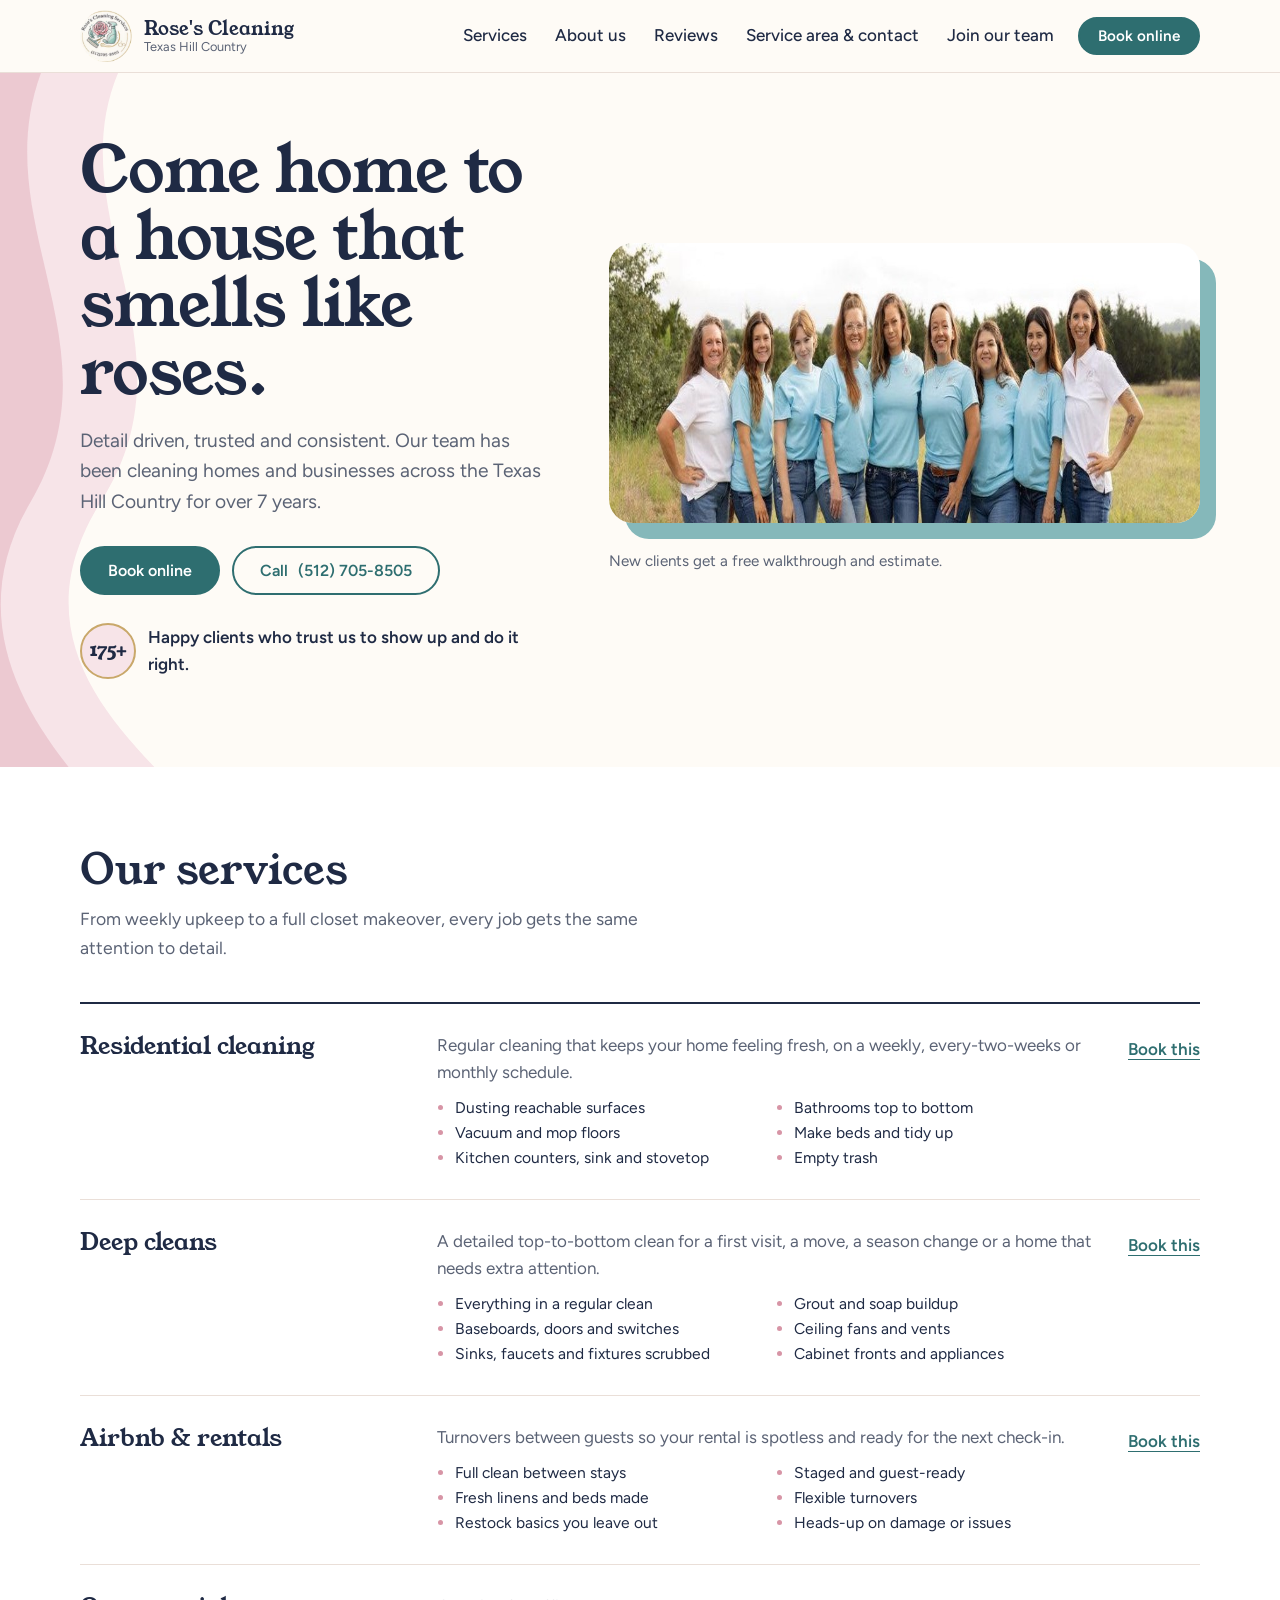
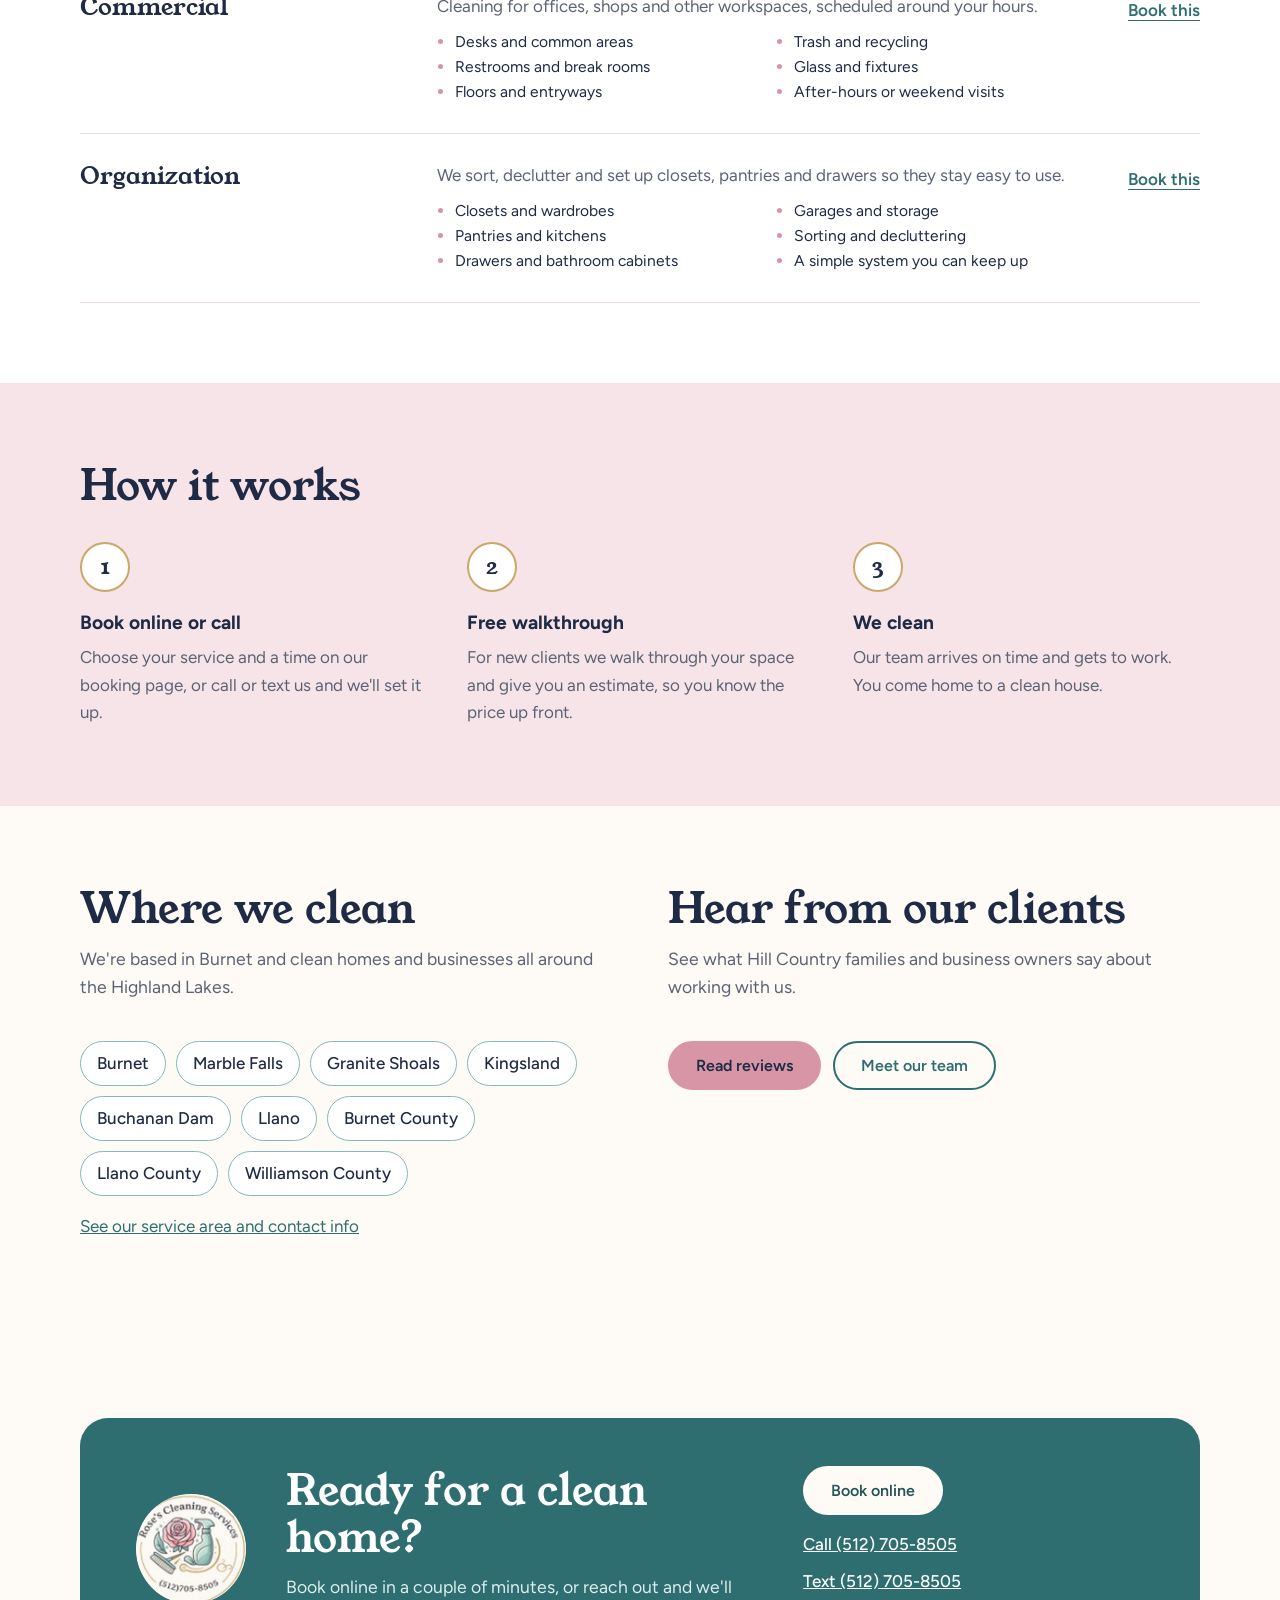
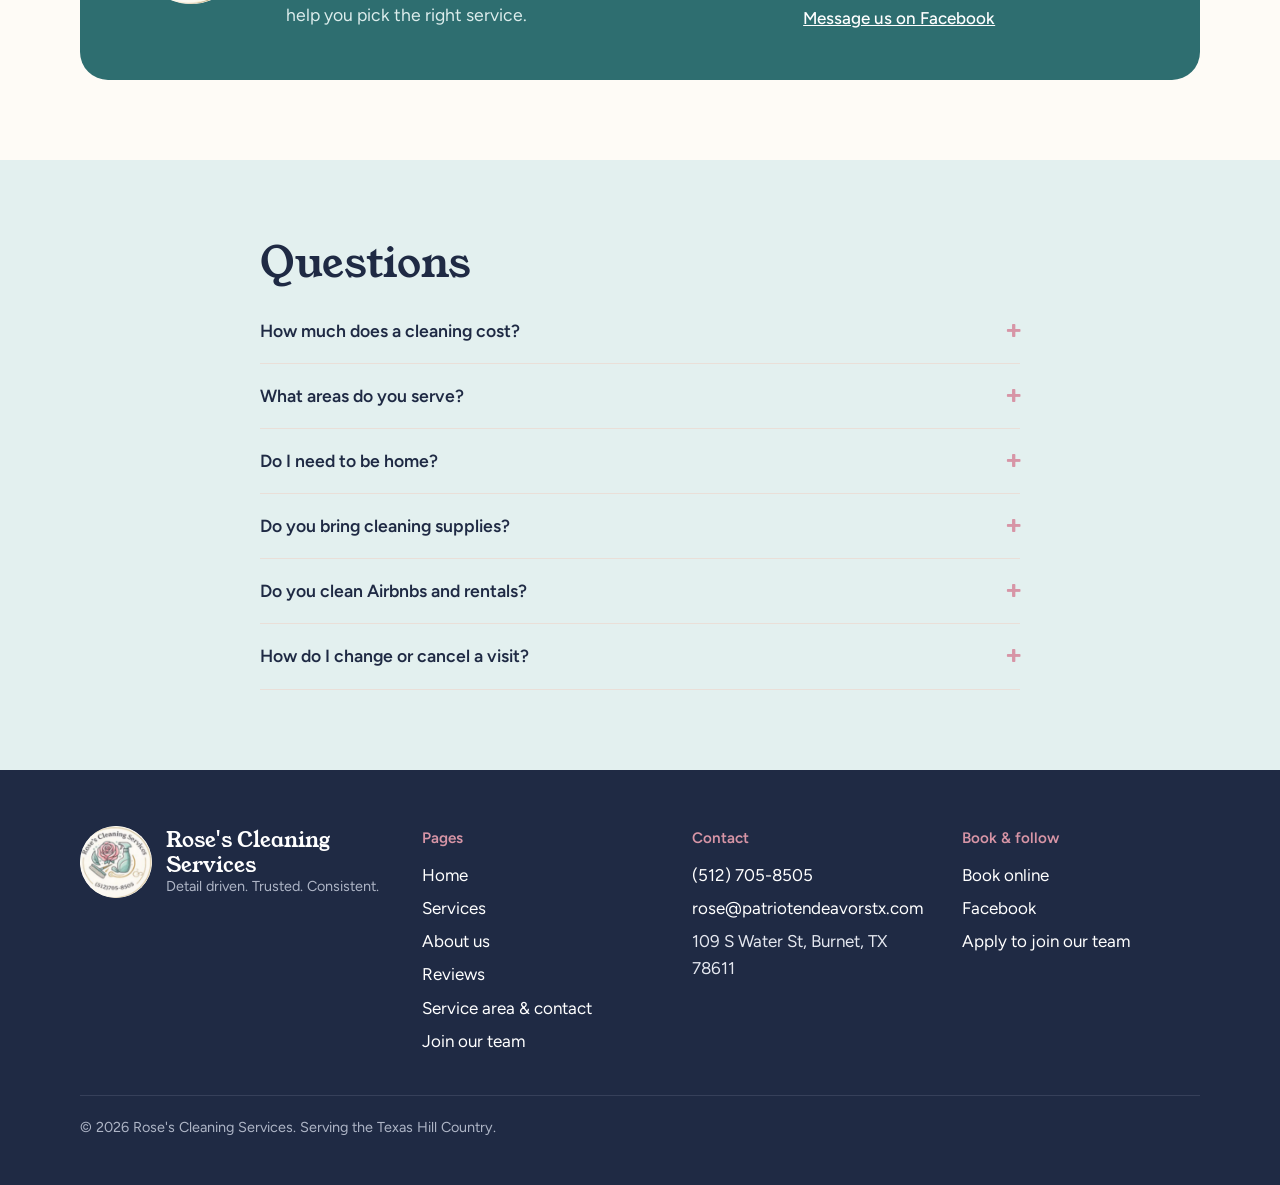
==== index.html @ 95f4df77 "Brand colors and logo, add About, Reviews, Contact and Careers pages - Teal, rose pink and cream pal" ====
<!doctype html>
<html lang="en">
<head>
  <meta charset="utf-8">
  <meta name="viewport" content="width=device-width, initial-scale=1">
  <title>Rose's Cleaning Services | Burnet & the Texas Hill Country</title>
  <meta name="description" content="Residential, deep cleans, Airbnb, commercial and organization across Burnet, Marble Falls, Llano and the Texas Hill Country. Book online or call (512) 705-8505.">
  <link rel="preconnect" href="https://fonts.googleapis.com">
  <link rel="preconnect" href="https://fonts.gstatic.com" crossorigin>
  <link href="https://fonts.googleapis.com/css2?family=Young+Serif&family=Figtree:wght@400;500;600;700&display=swap" rel="stylesheet">
  <link rel="stylesheet" href="styles.css">
  <link rel="icon" href="images/logo.png">
</head>
<body>
  <a class="skip" href="#main">Skip to content</a>
  <div id="site-header"></div>

  <main id="main">
    <section class="hero">
      <svg class="swoosh swoosh-left" viewBox="0 0 520 760" aria-hidden="true">
        <path d="M0 0 H260 C150 160 330 300 220 470 C140 600 230 690 300 760 H0 Z" fill="var(--pink-soft)"/>
        <path d="M0 0 H180 C80 170 250 300 150 470 C80 590 150 690 210 760 H0 Z" fill="var(--pink)" opacity=".35"/>
      </svg>
      <div class="wrap hero-grid">
        <div>
          <h1>Come home to a house that smells like roses.</h1>
          <p class="lede">Detail driven, trusted and consistent. Our team has been cleaning homes and businesses across the Texas Hill Country for over 7 years.</p>
          <div class="btn-row">
            <a class="btn" data-config="bookingLink">Book online</a>
            <a class="btn btn-outline" data-config="phoneLink">Call&nbsp;<span data-config="phone"></span></a>
          </div>
          <p class="proof"><span class="proof-badge">175+</span>Happy clients who trust us to show up and do it right.</p>
        </div>
        <figure class="hero-photo">
          <img src="images/team.jpg" alt="The Rose's Cleaning team standing together in a Hill Country field, wearing light blue team shirts." width="936" height="280">
          <figcaption>New clients get a free walkthrough and estimate.</figcaption>
        </figure>
      </div>
    </section>

    <section id="services" class="band-white">
      <div class="wrap">
        <h2 class="section-title">Our services</h2>
        <p class="section-intro">From weekly upkeep to a full closet makeover, every job gets the same attention to detail.</p>
        <div class="service-list" id="serviceList"></div>
      </div>
    </section>

    <section class="band-pink">
      <div class="wrap">
        <h2 class="section-title">How it works</h2>
        <ol class="steps">
          <li>
            <h3>Book online or call</h3>
            <p>Choose your service and a time on our booking page, or call or text us and we'll set it up.</p>
          </li>
          <li>
            <h3>Free walkthrough</h3>
            <p>For new clients we walk through your space and give you an estimate, so you know the price up front.</p>
          </li>
          <li>
            <h3>We clean</h3>
            <p>Our team arrives on time and gets to work. You come home to a clean house.</p>
          </li>
        </ol>
      </div>
    </section>

    <section>
      <div class="wrap split">
        <div>
          <h2 class="section-title">Where we clean</h2>
          <p class="section-intro">We're based in Burnet and clean homes and businesses all around the Highland Lakes.</p>
          <ul class="towns" data-towns></ul>
          <p><a href="contact.html">See our service area and contact info</a></p>
        </div>
        <div>
          <h2 class="section-title">Hear from our clients</h2>
          <p class="section-intro">See what Hill Country families and business owners say about working with us.</p>
          <div class="btn-row">
            <a class="btn btn-pink" href="reviews.html">Read reviews</a>
            <a class="btn btn-outline" href="about.html">Meet our team</a>
          </div>
        </div>
      </div>
    </section>

    <section class="book">
      <div class="wrap book-panel">
        <img src="images/logo.png" alt="">
        <div>
          <h2 class="section-title">Ready for a clean home?</h2>
          <p>Book online in a couple of minutes, or reach out and we'll help you pick the right service.</p>
        </div>
        <div class="book-actions">
          <a class="btn" data-config="bookingLink">Book online</a>
          <a data-config="phoneLink">Call <span data-config="phone"></span></a>
          <a data-config="textLink">Text <span data-config="phone"></span></a>
          <a data-config="facebookLink">Message us on Facebook</a>
        </div>
      </div>
    </section>

    <section id="faq" class="band-teal">
      <div class="narrow">
        <h2 class="section-title">Questions</h2>
        <details>
          <summary>How much does a cleaning cost?</summary>
          <p>It depends on your space and the service. New clients get a free walkthrough and estimate, so you'll know the price before we start.</p>
        </details>
        <details>
          <summary>What areas do you serve?</summary>
          <p>Burnet, Marble Falls, Granite Shoals, Kingsland, Buchanan Dam, Llano and the rest of Burnet, Llano and Williamson counties. Not sure if you're in our area? Call or text us.</p>
        </details>
        <details>
          <summary>Do I need to be home?</summary>
          <p>No. Many clients leave a key or a door code. Just let us know when you book.</p>
        </details>
        <details>
          <summary>Do you bring cleaning supplies?</summary>
          <p>Yes, we bring what we need. If you'd like us to use your own products, tell us when you book.</p>
        </details>
        <details>
          <summary>Do you clean Airbnbs and rentals?</summary>
          <p>Yes. We handle turnovers between guests so your place is ready for the next check-in.</p>
        </details>
        <details>
          <summary>How do I change or cancel a visit?</summary>
          <p>Call or text us as early as you can and we'll move your visit.</p>
        </details>
      </div>
    </section>
  </main>

  <div id="site-footer"></div>
  <script src="script.js"></script>
</body>
</html>
---- styles.css ----
/* Rose's Cleaning: colors taken from their logo and graphics */
:root {
  --cream: #FEFBF6;
  --paper: #FFFFFF;
  --teal: #85B8BA;        /* "Now hiring" teal, decorative */
  --teal-soft: #E3F0EF;
  --teal-deep: #2E6E70;   /* buttons and links (readable on white) */
  --teal-dark: #235759;
  --pink: #D795A6;        /* rose pink */
  --pink-soft: #F7E4E8;
  --gold: #C9A86A;        /* logo ring */
  --ink: #1F2A44;         /* navy text from their graphics */
  --muted: #5B6375;
  --line: #EADFD8;
  --display: "Young Serif", Georgia, serif;
  --body: "Figtree", system-ui, sans-serif;
}

*, *::before, *::after { box-sizing: border-box; }
html { scroll-behavior: smooth; }
@media (prefers-reduced-motion: reduce) { html { scroll-behavior: auto; } }

body {
  margin: 0;
  font-family: var(--body);
  font-size: 1.0625rem;
  line-height: 1.6;
  color: var(--ink);
  background: var(--cream);
}
img { display: block; max-width: 100%; }
a { color: var(--teal-deep); }
:focus-visible { outline: 3px solid var(--pink); outline-offset: 3px; }

.wrap { width: min(1120px, 100% - 32px); margin-inline: auto; }
.narrow { width: min(760px, 100% - 32px); margin-inline: auto; }

.skip { position: absolute; left: -999px; top: 8px; background: var(--ink); color: #fff; padding: 8px 14px; border-radius: 8px; z-index: 20; }
.skip:focus { left: 8px; }

/* ---------- Header ---------- */
.site-header {
  position: sticky; top: 0; z-index: 10;
  background: rgba(254,251,246,.95);
  backdrop-filter: blur(8px);
  border-bottom: 1px solid var(--line);
}
.header-inner { display: flex; align-items: center; justify-content: space-between; gap: 16px; padding: 10px 0; }
.brand { display: flex; align-items: center; gap: 12px; text-decoration: none; color: var(--ink); }
.brand img { width: 52px; height: 52px; }
.brand span { font-family: var(--display); font-size: 1.2rem; line-height: 1.1; }
.brand small { display: block; font-family: var(--body); font-size: .8rem; color: var(--muted); }

.main-nav { display: flex; align-items: center; gap: 4px; }
.main-nav a:not(.btn) { color: var(--ink); text-decoration: none; font-weight: 500; padding: 8px 12px; border-radius: 999px; }
.main-nav a:not(.btn):hover { background: var(--pink-soft); }
.main-nav a[aria-current="page"] { background: var(--teal-soft); color: var(--teal-dark); }
.main-nav .btn { margin-left: 8px; }

.menu-toggle { display: none; background: none; border: 1.5px solid var(--line); border-radius: 10px; padding: 8px 12px; font: 600 .95rem var(--body); color: var(--ink); cursor: pointer; }

@media (max-width: 900px) {
  .menu-toggle { display: block; }
  .main-nav {
    display: none;
    position: absolute; left: 0; right: 0; top: 100%;
    flex-direction: column; align-items: stretch; gap: 2px;
    background: var(--cream); border-bottom: 1px solid var(--line);
    padding: 12px 16px 20px;
  }
  .main-nav.open { display: flex; }
  .main-nav .btn { margin: 10px 0 0; }
}

/* ---------- Buttons ---------- */
.btn {
  display: inline-flex; align-items: center; justify-content: center; gap: 6px;
  font: 600 1rem var(--body);
  background: var(--teal-deep); color: #fff;
  border: 2px solid var(--teal-deep); border-radius: 999px;
  padding: 13px 26px; cursor: pointer; text-decoration: none;
  transition: background .15s, border-color .15s;
}
.btn:hover { background: var(--teal-dark); border-color: var(--teal-dark); }
.btn-small { padding: 8px 18px; font-size: .95rem; }
.btn-outline { background: transparent; color: var(--teal-deep); }
.btn-outline:hover { background: var(--teal-soft); color: var(--teal-dark); }
.btn-pink { background: var(--pink); border-color: var(--pink); color: var(--ink); }
.btn-pink:hover { background: #CB8396; border-color: #CB8396; }
.btn-row { display: flex; flex-wrap: wrap; gap: 12px; }

/* ---------- Hero (home) ---------- */
.hero { position: relative; overflow: hidden; padding: 64px 0 88px; }
.swoosh { position: absolute; pointer-events: none; z-index: 0; }
.swoosh-left { left: -120px; top: -40px; width: 520px; height: 760px; }
.hero-grid { position: relative; z-index: 1; display: grid; grid-template-columns: 1fr 1.25fr; gap: 56px; align-items: center; }
.hero h1, .page-hero h1 {
  font-family: var(--display); font-weight: 400;
  font-size: clamp(2.4rem, 5.2vw, 4rem);
  line-height: 1.05; letter-spacing: -.01em;
  margin: 0 0 20px; color: var(--ink);
}
.hero h1 { max-width: 13ch; }
.lede { font-size: 1.2rem; color: var(--muted); max-width: 44ch; margin: 0 0 28px; }
.proof { margin: 28px 0 0; display: flex; align-items: center; gap: 12px; font-weight: 600; }
.proof-badge {
  flex: none; display: grid; place-items: center;
  width: 56px; height: 56px; border-radius: 50%;
  background: var(--pink-soft); border: 2px solid var(--gold);
  font-family: var(--display); font-size: 1.05rem; color: var(--ink);
}
.hero-photo { position: relative; }
.hero-photo { margin: 0; }
.hero-photo img { border-radius: 24px; width: 100%; box-shadow: 16px 16px 0 var(--teal); }

.hero-photo figcaption { margin-top: 26px; font-size: .95rem; color: var(--muted); }
@media (max-width: 860px) {
  .hero { padding: 40px 0 64px; }
  .hero-grid { grid-template-columns: 1fr; gap: 40px; }
  .swoosh-left { width: 360px; left: -180px; }
}

/* ---------- Inner page hero ---------- */
.page-hero { position: relative; overflow: hidden; padding: 64px 0 48px; }
.page-hero .wrap, .page-hero .narrow { position: relative; z-index: 1; }
.page-hero h1 { font-size: clamp(2.2rem, 4.6vw, 3.4rem); max-width: 18ch; }
.page-hero p { font-size: 1.2rem; color: var(--muted); max-width: 52ch; margin: 0; }
.page-hero .swoosh-left { height: 520px; top: -120px; }

/* ---------- Sections ---------- */
section { padding: 80px 0; }
.band-pink { background: var(--pink-soft); }
.band-teal { background: var(--teal-soft); }
.band-white { background: var(--paper); }
.section-title {
  font-family: var(--display); font-weight: 400;
  font-size: clamp(1.9rem, 3.6vw, 2.6rem);
  line-height: 1.12; margin: 0 0 12px; color: var(--ink);
}
.section-intro { color: var(--muted); max-width: 56ch; margin: 0 0 40px; font-size: 1.1rem; }
.section-head { display: flex; justify-content: space-between; align-items: end; gap: 24px; flex-wrap: wrap; margin-bottom: 36px; }
.section-head .section-intro { margin: 0; }

/* Services list */
.service-list { border-top: 2px solid var(--ink); }
.service {
  display: grid; grid-template-columns: minmax(200px, 1fr) 2fr auto;
  gap: 24px; align-items: start; padding: 28px 0;
  border-bottom: 1px solid var(--line);
}
.service h3 { font-family: var(--display); font-weight: 400; font-size: 1.5rem; margin: 0; line-height: 1.2; }
.service p { margin: 0 0 10px; color: var(--muted); max-width: 60ch; }
.service ul { margin: 0; padding-left: 18px; font-size: .975rem; columns: 2; column-gap: 28px; }
.service li::marker { color: var(--pink); }
.book-this { white-space: nowrap; font-weight: 600; color: var(--teal-deep); text-underline-offset: 4px; padding: 4px 0; }
@media (max-width: 760px) {
  .service { grid-template-columns: 1fr; gap: 10px; }
  .service ul { columns: 1; }
}

/* Steps: a real sequence */
.steps { list-style: none; padding: 0; margin: 32px 0 0; display: grid; grid-template-columns: repeat(3, 1fr); gap: 40px; counter-reset: step; }
.steps li { counter-increment: step; position: relative; padding-top: 66px; }
.steps li::before {
  content: counter(step); position: absolute; top: 0; left: 0;
  width: 50px; height: 50px; border-radius: 50%;
  display: grid; place-items: center;
  background: var(--paper); border: 2px solid var(--gold); color: var(--ink);
  font-family: var(--display); font-size: 1.4rem;
}
.steps h3 { margin: 0 0 6px; font-size: 1.2rem; }
.steps p { margin: 0; color: var(--muted); }
@media (max-width: 760px) { .steps { grid-template-columns: 1fr; gap: 28px; } }

/* Towns */
.towns { list-style: none; padding: 0; margin: 0; display: flex; flex-wrap: wrap; gap: 10px; }
.towns li { background: var(--paper); border: 1.5px solid var(--teal); border-radius: 999px; padding: 8px 16px; font-weight: 500; }

/* Area split (home + contact) */
.split { display: grid; grid-template-columns: 1fr 1fr; gap: 56px; align-items: start; }
.map { width: 100%; aspect-ratio: 4 / 3; border: 0; border-radius: 22px; background: var(--teal-soft); }
@media (max-width: 860px) { .split { grid-template-columns: 1fr; gap: 32px; } }

/* Reviews */
.review-grid { display: grid; grid-template-columns: repeat(auto-fill, minmax(300px, 1fr)); gap: 24px; }
.review { margin: 0; background: var(--paper); border-radius: 22px; padding: 28px; border-top: 6px solid var(--pink); }
.review .stars { color: var(--gold); letter-spacing: 2px; font-size: 1.1rem; margin-bottom: 10px; }
.review blockquote { margin: 0 0 16px; font-size: 1.1rem; }
.review figcaption { font-weight: 600; }
.review figcaption span { display: block; font-weight: 400; color: var(--muted); font-size: .9rem; }
.empty {
  text-align: center; padding: 56px 24px; border: 2px dashed var(--pink); border-radius: 24px; background: var(--paper);
}
.empty img { width: 96px; margin: 0 auto 16px; }
.empty h2 { font-family: var(--display); font-weight: 400; font-size: 1.8rem; margin: 0 0 8px; }
.empty p { color: var(--muted); max-width: 46ch; margin: 0 auto 24px; }
.empty .btn-row { justify-content: center; }

/* About */
.team-photo { margin: 0; }
.team-photo { max-width: 940px; }
.band-white > .wrap > .team-photo { margin-inline: auto; }
.team-photo img { width: 100%; border-radius: 28px; }
.team-photo figcaption { margin-top: 12px; color: var(--muted); font-size: .95rem; }
.prose p { font-size: 1.15rem; line-height: 1.7; margin: 0 0 18px; }
.values { display: grid; grid-template-columns: repeat(3, 1fr); gap: 32px; }
.value h3 { font-family: var(--display); font-weight: 400; font-size: 1.6rem; margin: 0 0 8px; padding-bottom: 12px; border-bottom: 3px solid var(--pink); }
.value p { margin: 0; color: var(--muted); }
@media (max-width: 760px) { .values { grid-template-columns: 1fr; gap: 24px; } }

/* Contact */
.contact-list { list-style: none; padding: 0; margin: 0; display: grid; gap: 22px; }
.contact-list strong { display: block; font-size: .9rem; color: var(--muted); font-weight: 600; }
.contact-list a, .contact-list span.v { font-size: 1.2rem; font-weight: 600; }
.contact-list span.v { color: var(--ink); }

/* Careers */
.traits { display: flex; flex-wrap: wrap; gap: 14px; margin: 0; padding: 0; list-style: none; }
.traits li { font-family: var(--display); font-size: 1.6rem; color: var(--teal-deep); background: var(--paper); border-radius: 18px; padding: 14px 24px; border: 2px solid var(--teal); }

/* Book panel */
.book-panel {
  display: grid; grid-template-columns: auto 1.4fr 1fr; gap: 40px; align-items: center;
  background: var(--teal-deep); color: #fff; border-radius: 28px; padding: 48px 56px;
}
.book-panel img { width: 110px; height: 110px; background: var(--cream); border-radius: 50%; }
.book-panel .section-title { color: #fff; }
.book-panel p { color: #DCEDEC; font-size: 1.1rem; max-width: 44ch; margin: 0; }
.book-actions { display: grid; gap: 10px; justify-items: start; }
.book-actions .btn { background: var(--cream); border-color: var(--cream); color: var(--teal-dark); margin-bottom: 6px; }
.book-actions .btn:hover { background: var(--pink-soft); border-color: var(--pink-soft); }
.book-actions a:not(.btn) { color: #fff; font-weight: 500; }
@media (max-width: 860px) {
  .book-panel { grid-template-columns: 1fr; padding: 36px 24px; gap: 24px; border-radius: 22px; }
  .book-panel img { width: 84px; height: 84px; }
}

/* FAQ */
details { border-bottom: 1px solid var(--line); }
summary { cursor: pointer; font-weight: 600; font-size: 1.1rem; padding: 18px 0; list-style: none; display: flex; justify-content: space-between; gap: 16px; }
summary::-webkit-details-marker { display: none; }
summary::after { content: "+"; font-family: var(--display); font-size: 1.5rem; line-height: 1; color: var(--pink); }
details[open] summary::after { content: "–"; }
details p { margin: 0 0 18px; color: var(--muted); max-width: 60ch; }

/* ---------- Footer ---------- */
.site-footer { background: var(--ink); color: #E4E7EF; padding: 56px 0 32px; }
.footer-grid { display: grid; grid-template-columns: 1.3fr 1fr 1fr 1fr; gap: 32px; }
.footer-brand { display: flex; gap: 14px; align-items: center; align-self: start; }
.footer-brand img { width: 72px; height: 72px; background: var(--cream); border-radius: 50%; }
.footer-brand p { margin: 0; font-family: var(--display); font-size: 1.3rem; color: #fff; line-height: 1.2; }
.footer-brand small { display: block; font-family: var(--body); font-size: .9rem; color: #AEB5C6; }
.site-footer h2 { font-size: .95rem; color: var(--pink); margin: 0 0 12px; font-weight: 600; }
.site-footer ul { list-style: none; padding: 0; margin: 0; display: grid; gap: 6px; }
.site-footer a { color: #fff; text-decoration: none; }
.site-footer a:hover { text-decoration: underline; }
.footer-bottom { margin-top: 40px; padding-top: 20px; border-top: 1px solid #36405A; color: #AEB5C6; font-size: .9rem; }
@media (max-width: 860px) { .footer-grid { grid-template-columns: 1fr 1fr; } .footer-brand { grid-column: 1 / -1; } }
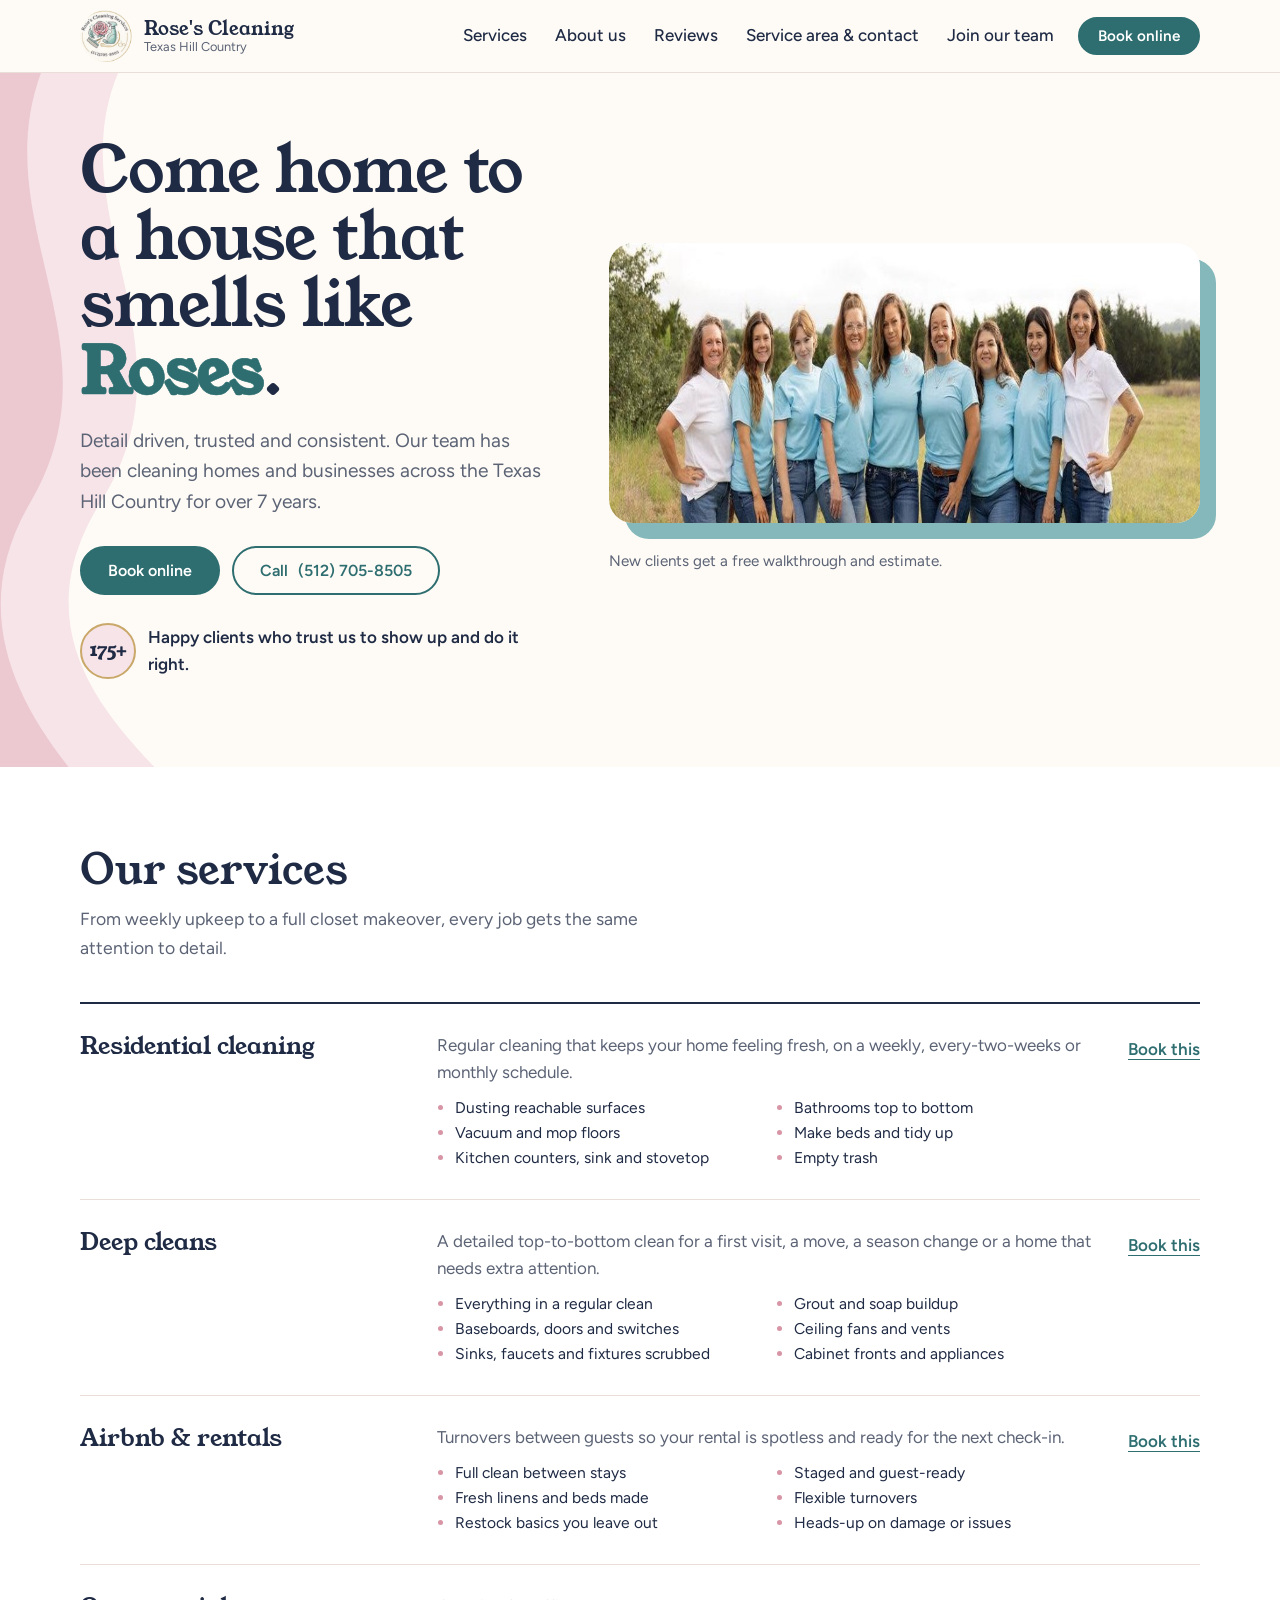
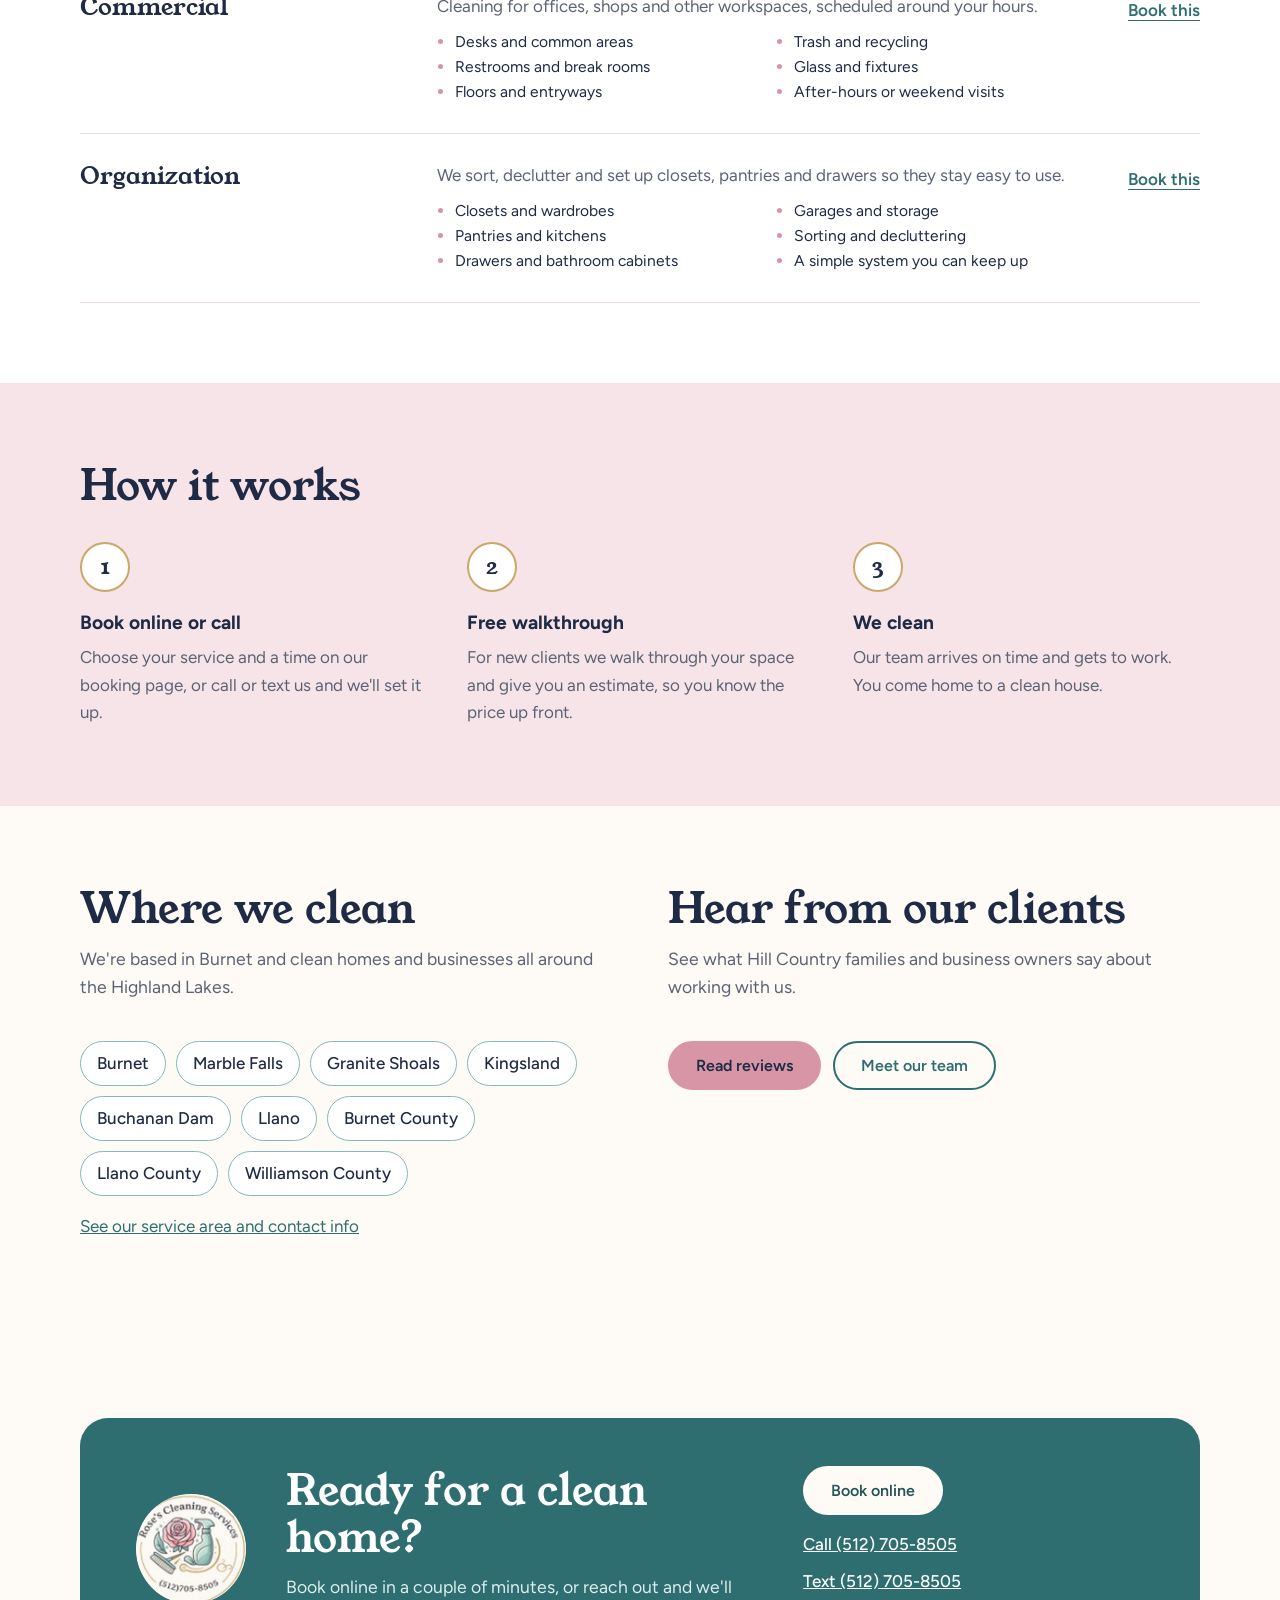
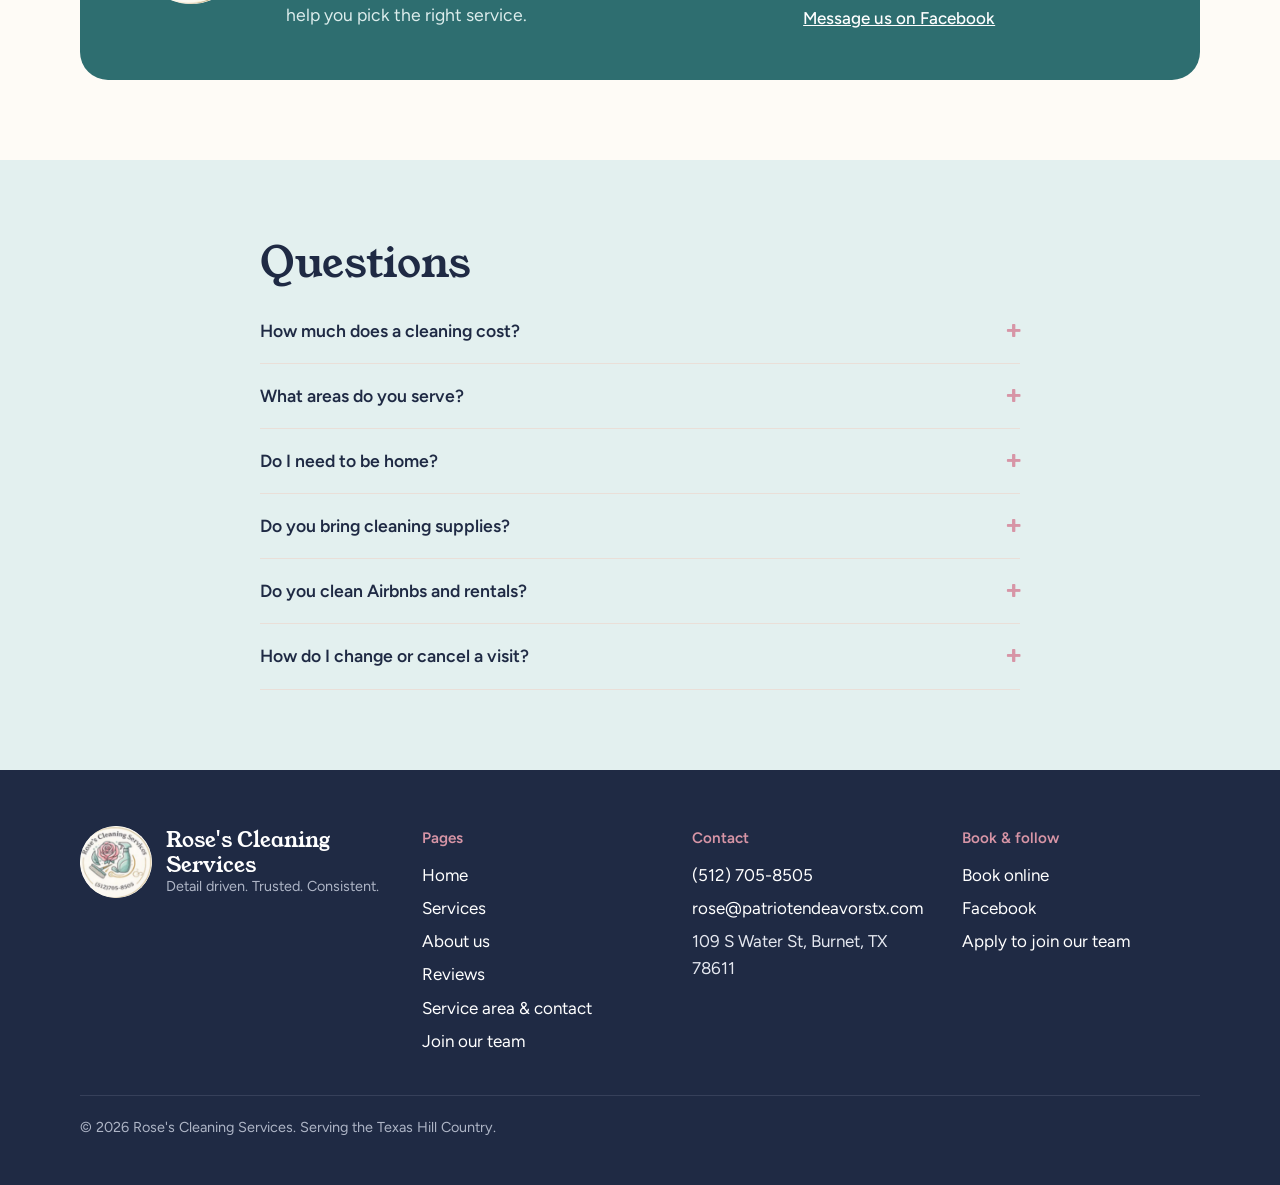
==== commit 65958476: "Capitalize and bold Roses in the home headline Co-Authored-By: Claude Opus 5.5 <noreply@anthropic.co" ====
--- a/index.html
+++ b/index.html
@@ -8,7 +8,7 @@
   <link rel="preconnect" href="https://fonts.googleapis.com">
   <link rel="preconnect" href="https://fonts.gstatic.com" crossorigin>
   <link href="https://fonts.googleapis.com/css2?family=Young+Serif&family=Figtree:wght@400;500;600;700&display=swap" rel="stylesheet">
-  <link rel="stylesheet" href="styles.css">
+  <link rel="stylesheet" href="styles.css?v=4">
   <link rel="icon" href="images/logo.png">
 </head>
 <body>
@@ -23,7 +23,7 @@
       </svg>
       <div class="wrap hero-grid">
         <div>
-          <h1>Come home to a house that smells like roses.</h1>
+          <h1>Come home to a house that smells like <strong class="rose-name">Roses</strong>.</h1>
           <p class="lede">Detail driven, trusted and consistent. Our team has been cleaning homes and businesses across the Texas Hill Country for over 7 years.</p>
           <div class="btn-row">
             <a class="btn" data-config="bookingLink">Book online</a>
@@ -133,6 +133,6 @@
   </main>
 
   <div id="site-footer"></div>
-  <script src="script.js"></script>
+  <script src="script.js?v=4"></script>
 </body>
 </html>
--- a/styles.css
+++ b/styles.css
@@ -256,3 +256,6 @@
 .site-footer a:hover { text-decoration: underline; }
 .footer-bottom { margin-top: 40px; padding-top: 20px; border-top: 1px solid #36405A; color: #AEB5C6; font-size: .9rem; }
 @media (max-width: 860px) { .footer-grid { grid-template-columns: 1fr 1fr; } .footer-brand { grid-column: 1 / -1; } }
+
+/* "Roses" in the home headline: her name, so it stands out */
+.rose-name { font-weight: 700; color: var(--teal-deep); -webkit-text-stroke: .6px currentColor; }
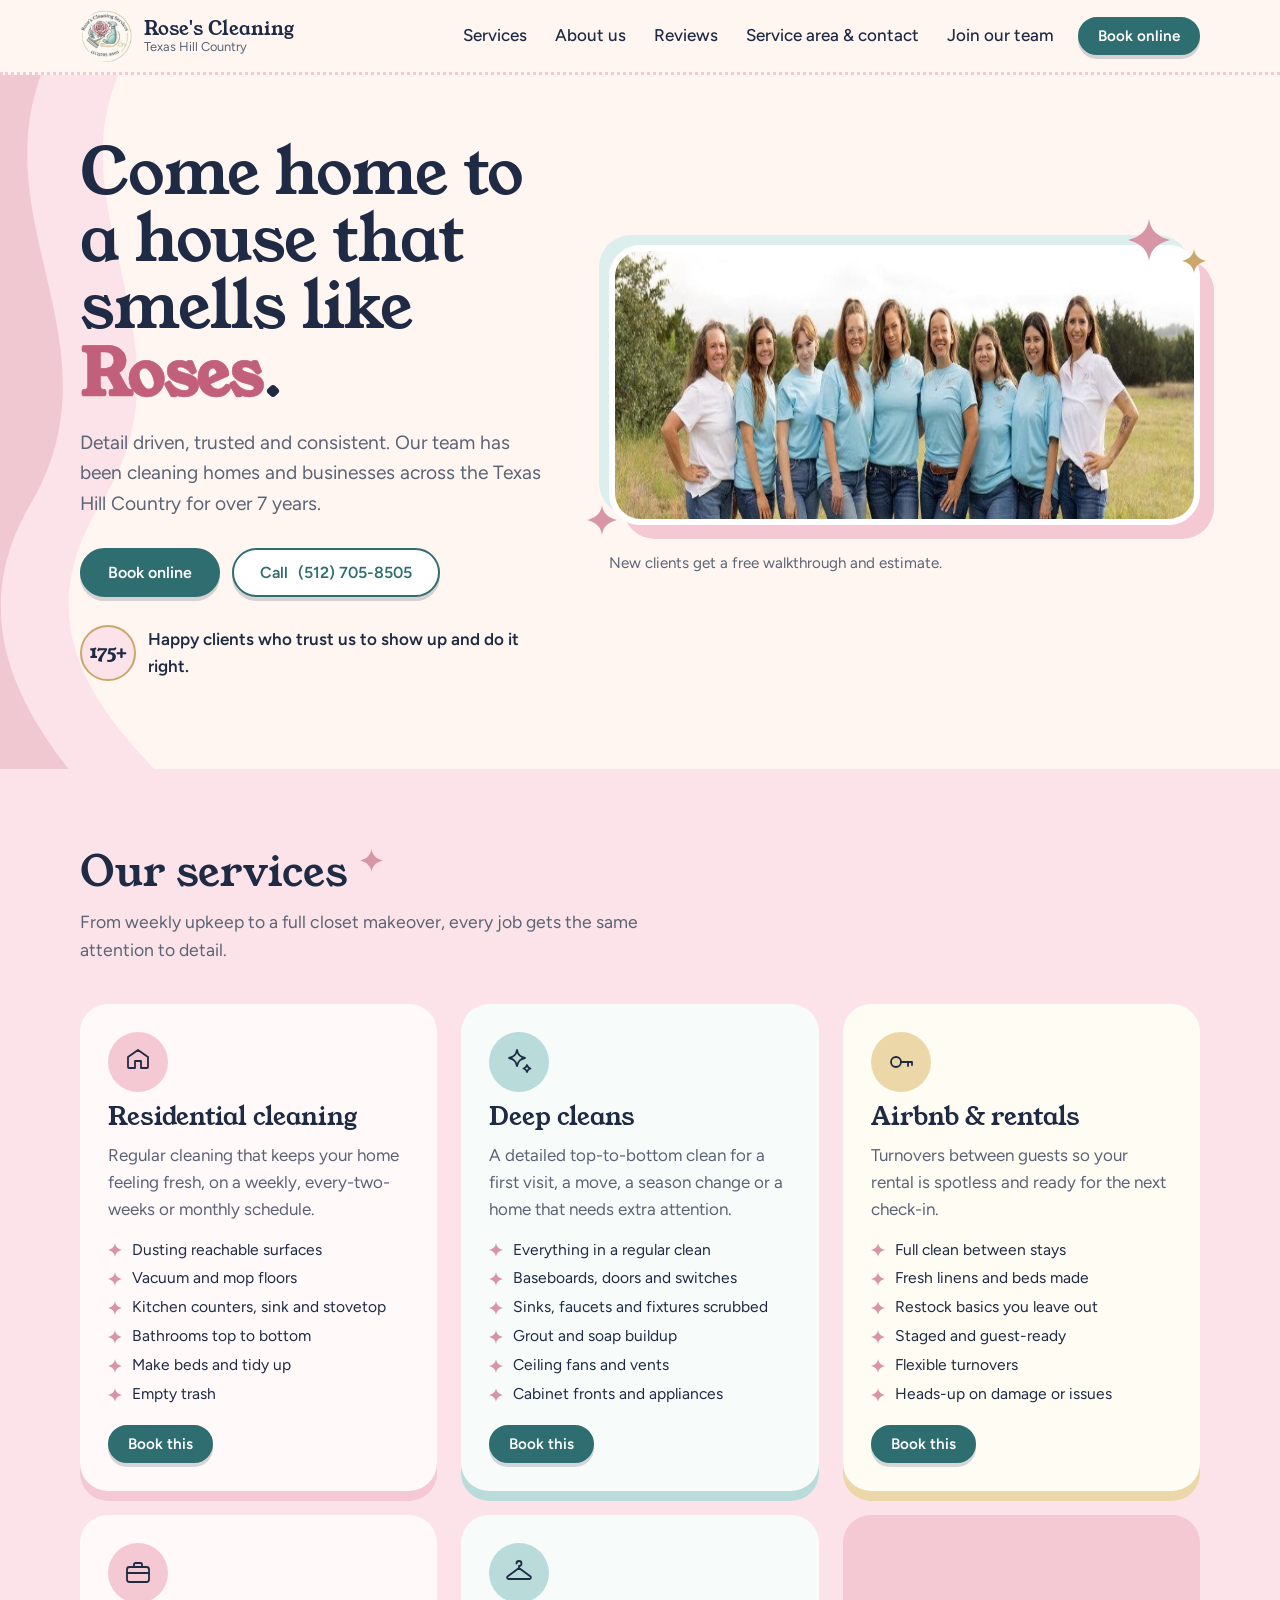
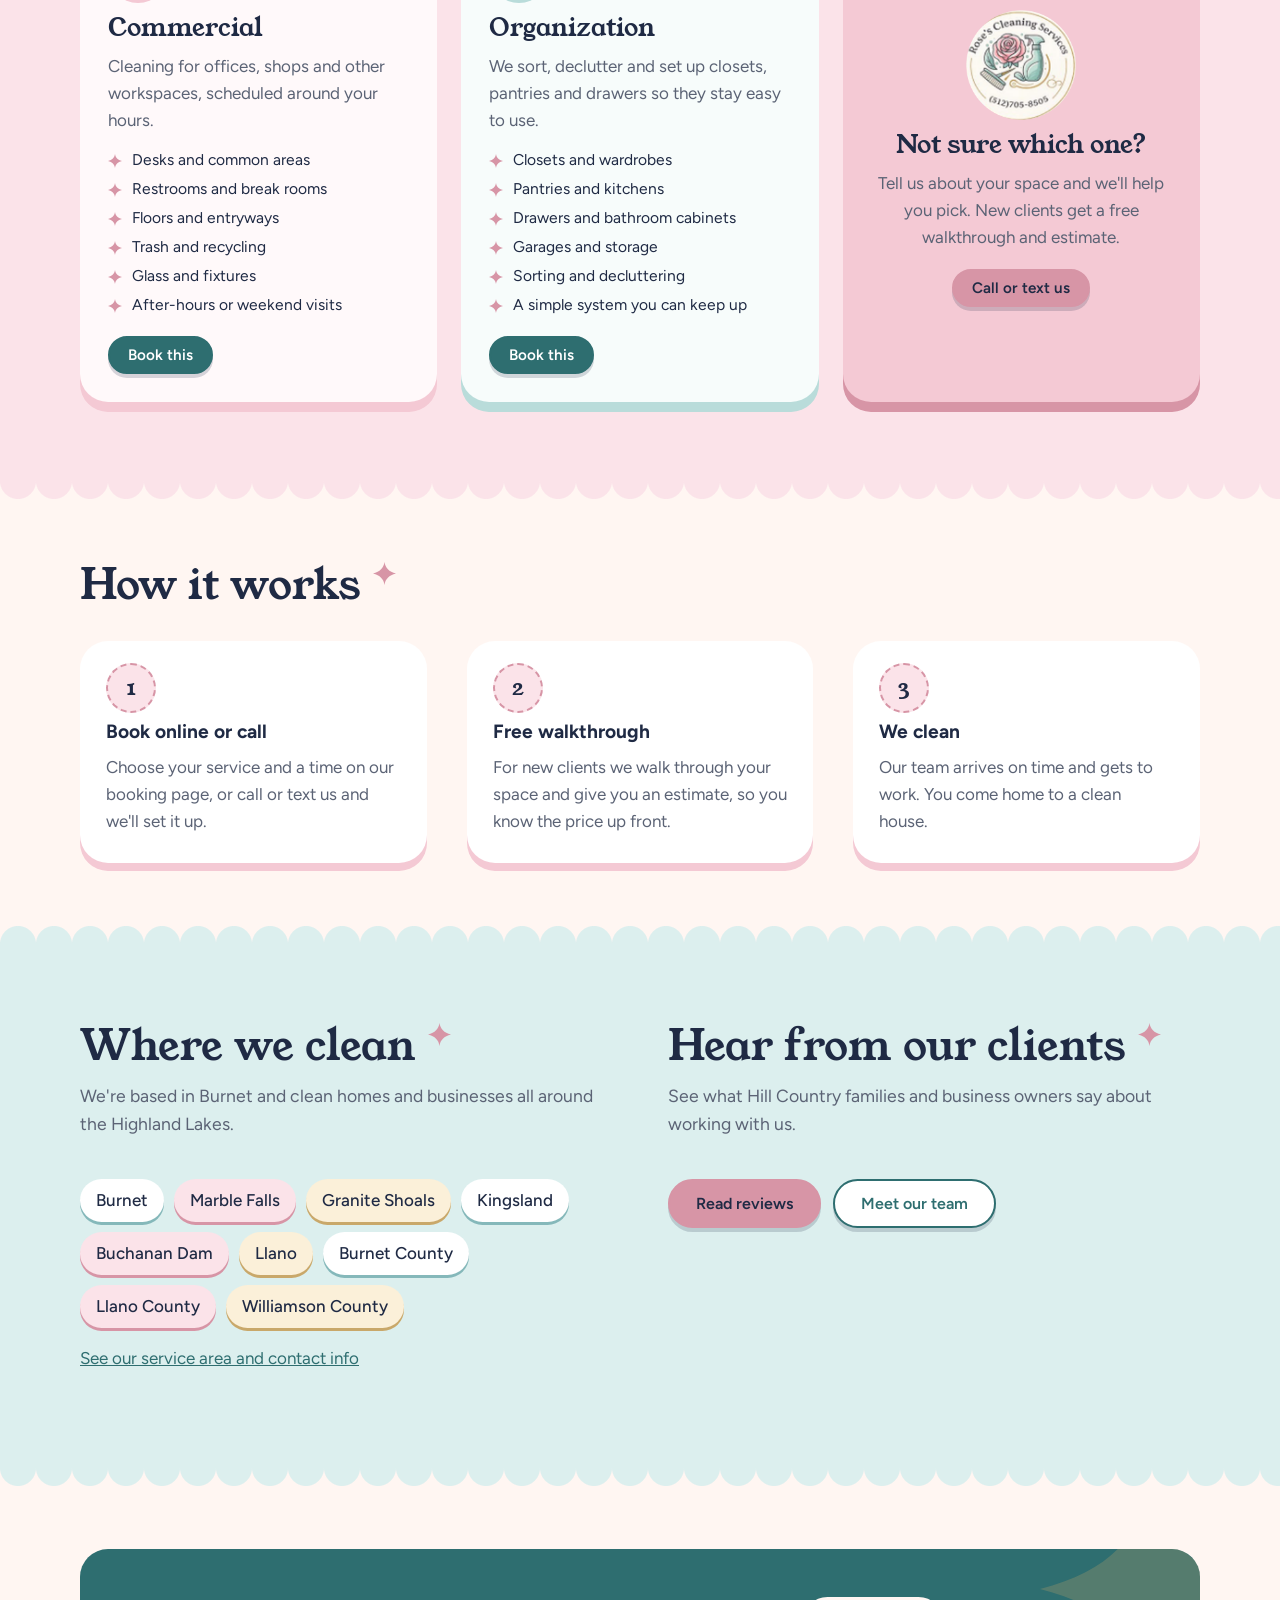
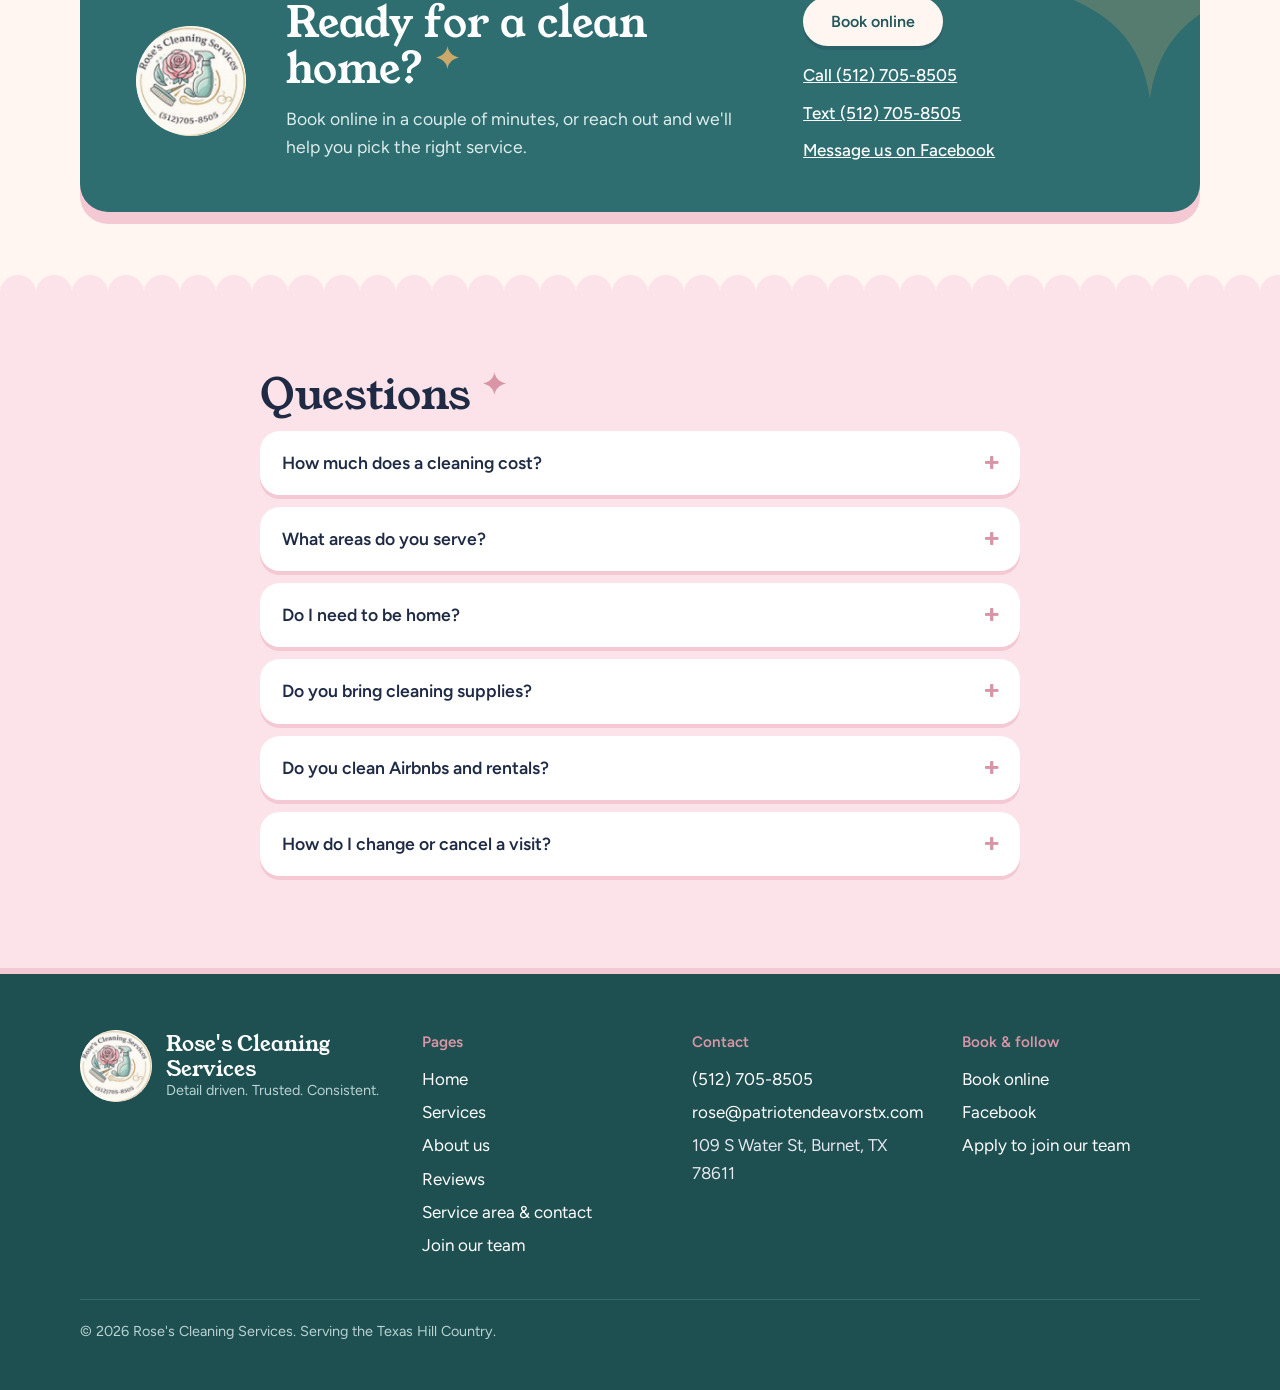
==== commit 7e48c465: "Cuter, more colorful look: pastel bands, sparkles, scallops, service cards Co-Authored-By: Claude Op" ====
--- a/index.html
+++ b/index.html
@@ -8,7 +8,7 @@
   <link rel="preconnect" href="https://fonts.googleapis.com">
   <link rel="preconnect" href="https://fonts.gstatic.com" crossorigin>
   <link href="https://fonts.googleapis.com/css2?family=Young+Serif&family=Figtree:wght@400;500;600;700&display=swap" rel="stylesheet">
-  <link rel="stylesheet" href="styles.css?v=4">
+  <link rel="stylesheet" href="styles.css?v=6">
   <link rel="icon" href="images/logo.png">
 </head>
 <body>
@@ -32,13 +32,16 @@
           <p class="proof"><span class="proof-badge">175+</span>Happy clients who trust us to show up and do it right.</p>
         </div>
         <figure class="hero-photo">
+          <span class="sparkle s1" aria-hidden="true"></span>
+          <span class="sparkle s2" aria-hidden="true"></span>
+          <span class="sparkle s3" aria-hidden="true"></span>
           <img src="images/team.jpg" alt="The Rose's Cleaning team standing together in a Hill Country field, wearing light blue team shirts." width="936" height="280">
           <figcaption>New clients get a free walkthrough and estimate.</figcaption>
         </figure>
       </div>
     </section>
 
-    <section id="services" class="band-white">
+    <section id="services" class="band-pink scallop">
       <div class="wrap">
         <h2 class="section-title">Our services</h2>
         <p class="section-intro">From weekly upkeep to a full closet makeover, every job gets the same attention to detail.</p>
@@ -46,7 +49,7 @@
       </div>
     </section>
 
-    <section class="band-pink">
+    <section>
       <div class="wrap">
         <h2 class="section-title">How it works</h2>
         <ol class="steps">
@@ -66,7 +69,7 @@
       </div>
     </section>
 
-    <section>
+    <section class="band-teal scallop scallop-top">
       <div class="wrap split">
         <div>
           <h2 class="section-title">Where we clean</h2>
@@ -101,7 +104,7 @@
       </div>
     </section>
 
-    <section id="faq" class="band-teal">
+    <section id="faq" class="band-pink scallop-top">
       <div class="narrow">
         <h2 class="section-title">Questions</h2>
         <details>
@@ -133,6 +136,6 @@
   </main>
 
   <div id="site-footer"></div>
-  <script src="script.js?v=4"></script>
+  <script src="script.js?v=6"></script>
 </body>
 </html>
--- a/styles.css
+++ b/styles.css
@@ -259,3 +259,119 @@
 
 /* "Roses" in the home headline: her name, so it stands out */
 .rose-name { font-weight: 700; color: var(--teal-deep); -webkit-text-stroke: .6px currentColor; }
+
+/* ==================================================================
+   Cute & colorful layer: pastel bands, sparkles, scallops, cards
+================================================================== */
+:root {
+  --cream: #FFF6F2;
+  --pink-soft: #FBE3E9;
+  --pink-mid: #F4C9D4;
+  --teal-soft: #DCEFEE;
+  --butter: #FBF0D9;
+  --sparkle: url("data:image/svg+xml,%3Csvg xmlns='http://www.w3.org/2000/svg' viewBox='0 0 24 24'%3E%3Cpath d='M12 0c.9 6.4 4.6 10.1 12 12-7.4 1.9-11.1 5.6-12 12-.9-6.4-4.6-10.1-12-12C7.4 10.1 11.1 6.4 12 0z' fill='%23D795A6'/%3E%3C/svg%3E");
+  --sparkle-gold: url("data:image/svg+xml,%3Csvg xmlns='http://www.w3.org/2000/svg' viewBox='0 0 24 24'%3E%3Cpath d='M12 0c.9 6.4 4.6 10.1 12 12-7.4 1.9-11.1 5.6-12 12-.9-6.4-4.6-10.1-12-12C7.4 10.1 11.1 6.4 12 0z' fill='%23C9A86A'/%3E%3C/svg%3E");
+}
+
+/* No plain white bands anywhere */
+.band-white { background: var(--butter); }
+.band-pink { background: var(--pink-soft); --band: var(--pink-soft); }
+.band-teal { background: var(--teal-soft); --band: var(--teal-soft); }
+.band-white { --band: var(--butter); }
+.site-header { background: rgba(255,246,242,.95); border-bottom: 3px dotted var(--pink-mid); }
+
+/* Scalloped edges */
+.scallop, .scallop-top { position: relative; }
+.scallop::after, .scallop-top::before {
+  content: ""; position: absolute; left: 0; right: 0; height: 18px; z-index: 1; pointer-events: none;
+  background-size: 36px 18px; background-repeat: repeat-x;
+}
+.scallop::after { bottom: -17px; background-image: radial-gradient(circle at 18px 0, var(--band) 17.5px, transparent 18.5px); }
+.scallop-top::before { top: -17px; background-image: radial-gradient(circle at 18px 18px, var(--band) 17.5px, transparent 18.5px); }
+
+/* Sparkle after every section title */
+.section-title::after, .page-hero h1::after {
+  content: ""; display: inline-block; width: .55em; height: .55em; margin-left: .3em;
+  background: var(--sparkle) center / contain no-repeat; vertical-align: .35em;
+}
+.book-panel .section-title::after { background-image: var(--sparkle-gold); }
+
+/* Hero sparkles + pink photo frame */
+.hero-photo { position: relative; }
+.hero-photo img { border-radius: 32px; box-shadow: 14px 14px 0 var(--pink-mid), -10px -10px 0 var(--teal-soft); border: 6px solid #fff; }
+.sparkle { position: absolute; background: var(--sparkle) center / contain no-repeat; z-index: 2; }
+.sparkle.s1 { width: 42px; height: 42px; top: -26px; right: 30px; }
+.sparkle.s2 { width: 24px; height: 24px; top: 4px; right: -6px; background-image: var(--sparkle-gold); }
+.sparkle.s3 { width: 30px; height: 30px; bottom: 40px; left: -22px; }
+.rose-name { color: #C2607C; }
+
+/* Pill buttons with a little bounce */
+.btn { box-shadow: 0 4px 0 rgba(31,42,68,.18); transition: transform .12s, box-shadow .12s, background .15s; }
+.btn:hover { transform: translateY(-2px); box-shadow: 0 6px 0 rgba(31,42,68,.18); }
+.btn:active { transform: translateY(1px); box-shadow: 0 2px 0 rgba(31,42,68,.18); }
+.btn-outline { background: #fff; }
+@media (prefers-reduced-motion: reduce) { .btn, .btn:hover, .btn:active { transform: none; } }
+
+/* Services as colorful cards */
+.service-list { border-top: 0; display: grid; grid-template-columns: repeat(auto-fit, minmax(300px, 1fr)); gap: 24px; }
+.service {
+  display: flex; flex-direction: column; gap: 10px;
+  padding: 28px; border: 0; border-radius: 28px;
+  background: #fff; box-shadow: 0 10px 0 var(--card-edge);
+}
+.service.tint-0 { background: #FFF9FA; --card-edge: var(--pink-mid); }
+.service.tint-1 { background: #F7FCFB; --card-edge: #B9DCDA; }
+.service.tint-2 { background: #FFFCF4; --card-edge: #EBD7A8; }
+.service-icon {
+  width: 60px; height: 60px; border-radius: 50%; display: grid; place-items: center;
+  background: var(--card-edge);
+}
+.service-icon svg { width: 32px; height: 32px; fill: none; stroke: var(--ink); stroke-width: 1.8; stroke-linecap: round; stroke-linejoin: round; }
+.service h3 { font-size: 1.55rem; }
+.service p { margin: 0; }
+.service ul { columns: 1; list-style: none; padding: 0; margin: 4px 0 8px; display: grid; gap: 4px; }
+.service li { padding-left: 24px; position: relative; }
+.service li::before { content: ""; position: absolute; left: 0; top: .35em; width: 14px; height: 14px; background: var(--sparkle) center / contain no-repeat; }
+.service .btn { margin-top: auto; align-self: flex-start; }
+
+/* Steps as little cards with pink number bubbles */
+.steps li { background: #fff; border-radius: 28px; padding: 76px 26px 28px; box-shadow: 0 8px 0 var(--pink-mid); }
+.steps li::before { top: 22px; left: 26px; background: var(--pink-soft); border: 2px dashed var(--pink); }
+
+/* Colorful town pills */
+.towns li { border: 0; background: #fff; box-shadow: 0 3px 0 var(--teal); }
+.towns li:nth-child(3n+2) { background: var(--pink-soft); box-shadow: 0 3px 0 var(--pink); }
+.towns li:nth-child(3n+3) { background: var(--butter); box-shadow: 0 3px 0 var(--gold); }
+
+/* Rounded FAQ bubbles */
+details { background: #fff; border: 0; border-radius: 20px; padding: 0 22px; margin-bottom: 12px; box-shadow: 0 4px 0 var(--pink-mid); }
+details p { margin-bottom: 20px; }
+
+/* Values, reviews, contact & traits get the same soft card treatment */
+.value { background: #fff; border-radius: 28px; padding: 28px; box-shadow: 0 8px 0 var(--pink-mid); }
+.value:nth-child(2) { box-shadow: 0 8px 0 #B9DCDA; }
+.value:nth-child(3) { box-shadow: 0 8px 0 #EBD7A8; }
+.value h3 { border-bottom: 2px dashed var(--pink); }
+.review { box-shadow: 0 8px 0 var(--pink-mid); border-top: 0; }
+.empty { border-radius: 32px; background: #fff; }
+.traits li { box-shadow: 0 5px 0 var(--teal); border: 0; }
+.traits li:nth-child(2) { color: #A84E6A; box-shadow: 0 5px 0 var(--pink); }
+.traits li:nth-child(3) { color: #7A5C22; box-shadow: 0 5px 0 var(--gold); }
+.team-photo img { border: 6px solid #fff; box-shadow: 12px 12px 0 var(--pink-mid); }
+.map { border: 6px solid #fff; box-shadow: 12px 12px 0 var(--teal-soft); }
+
+/* Booking panel: pink with a scalloped teal border feel */
+.book-panel { background: var(--teal-deep); box-shadow: 0 12px 0 var(--pink-mid); position: relative; overflow: hidden; }
+.book-panel::after {
+  content: ""; position: absolute; width: 220px; height: 220px; right: -60px; top: -70px;
+  background: var(--sparkle-gold) center / contain no-repeat; opacity: .25; pointer-events: none;
+}
+.book-panel > * { position: relative; z-index: 1; }
+
+/* Footer: deep teal instead of navy */
+.site-footer { background: #1E4F51; border-top: 6px solid var(--pink-mid); }
+.footer-bottom { border-top-color: #2F6B6D; color: #B8D3D2; }
+.footer-brand small { color: #B8D3D2; }
+.service-help { background: var(--pink-mid); box-shadow: 0 10px 0 var(--pink); align-items: center; text-align: center; justify-content: center; }
+.service-help img { width: 110px; height: 110px; }
+.service-help .btn { align-self: center; margin-top: 8px; }
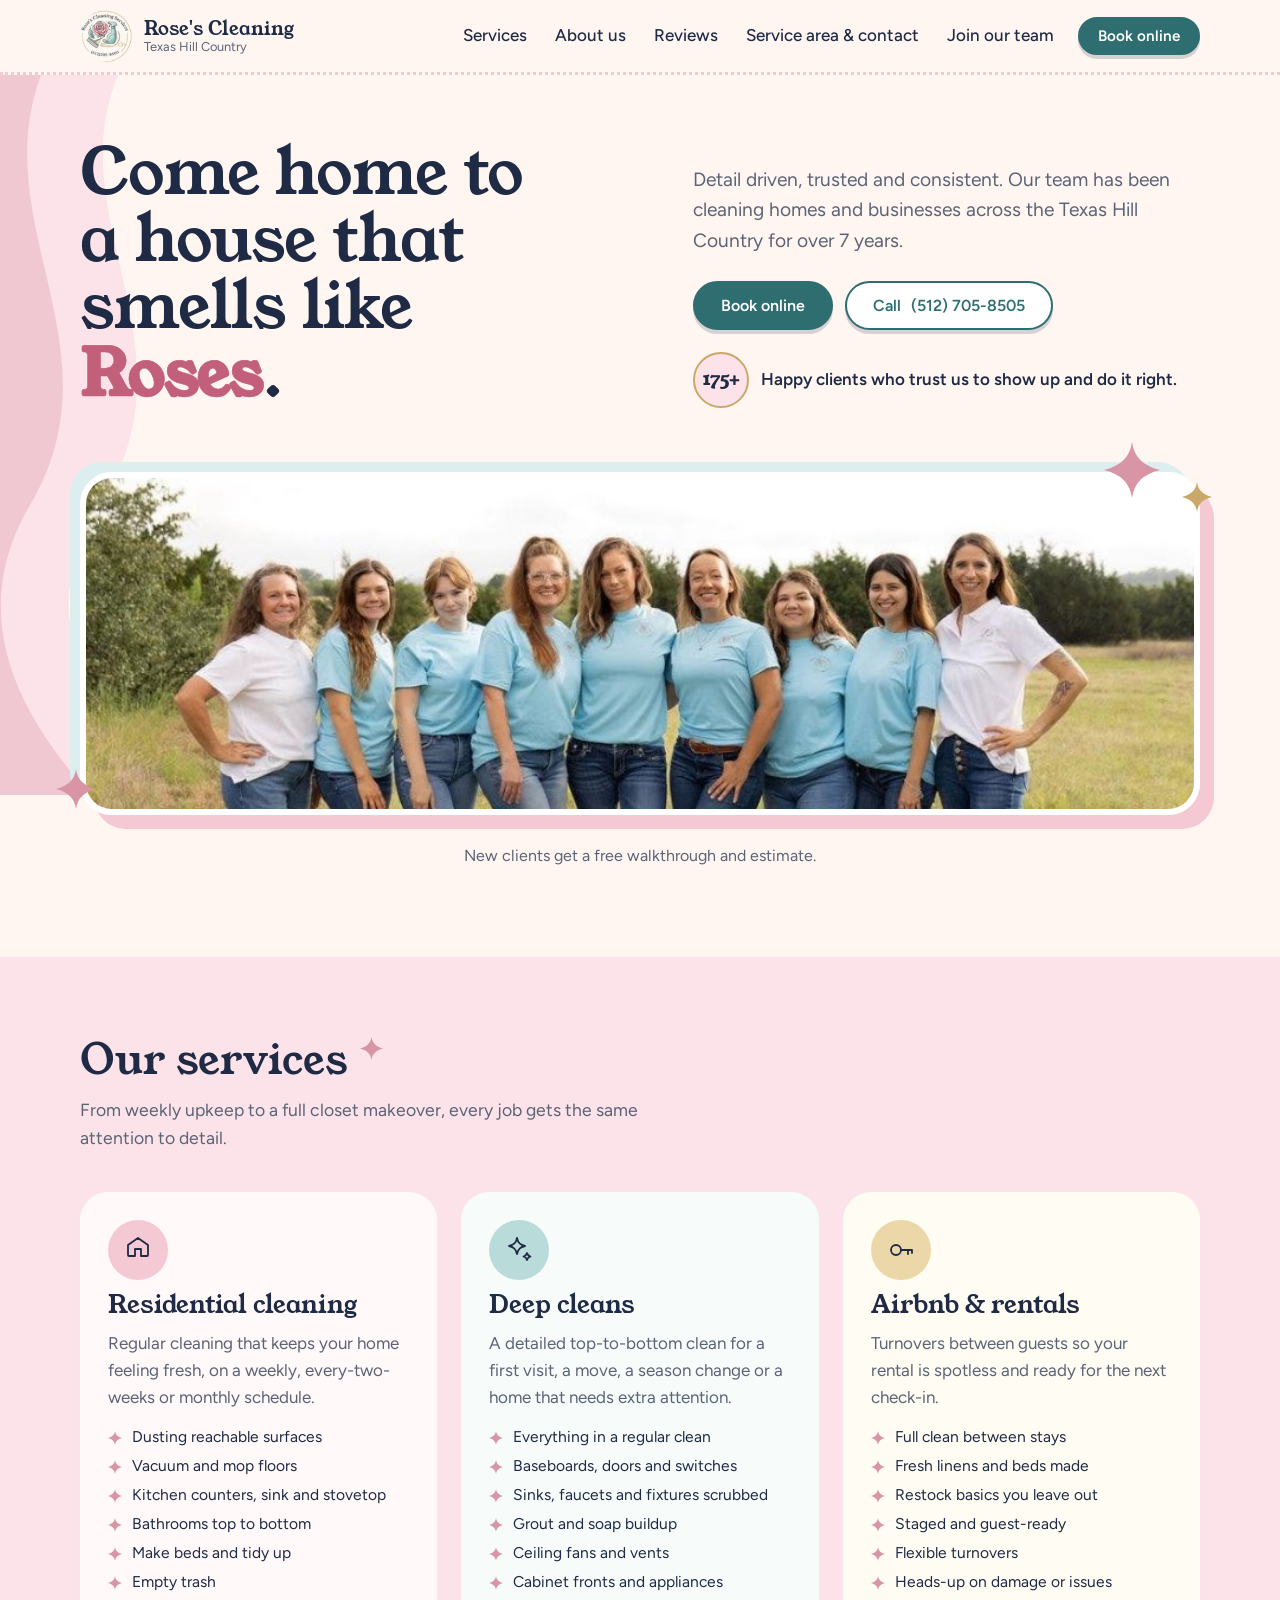
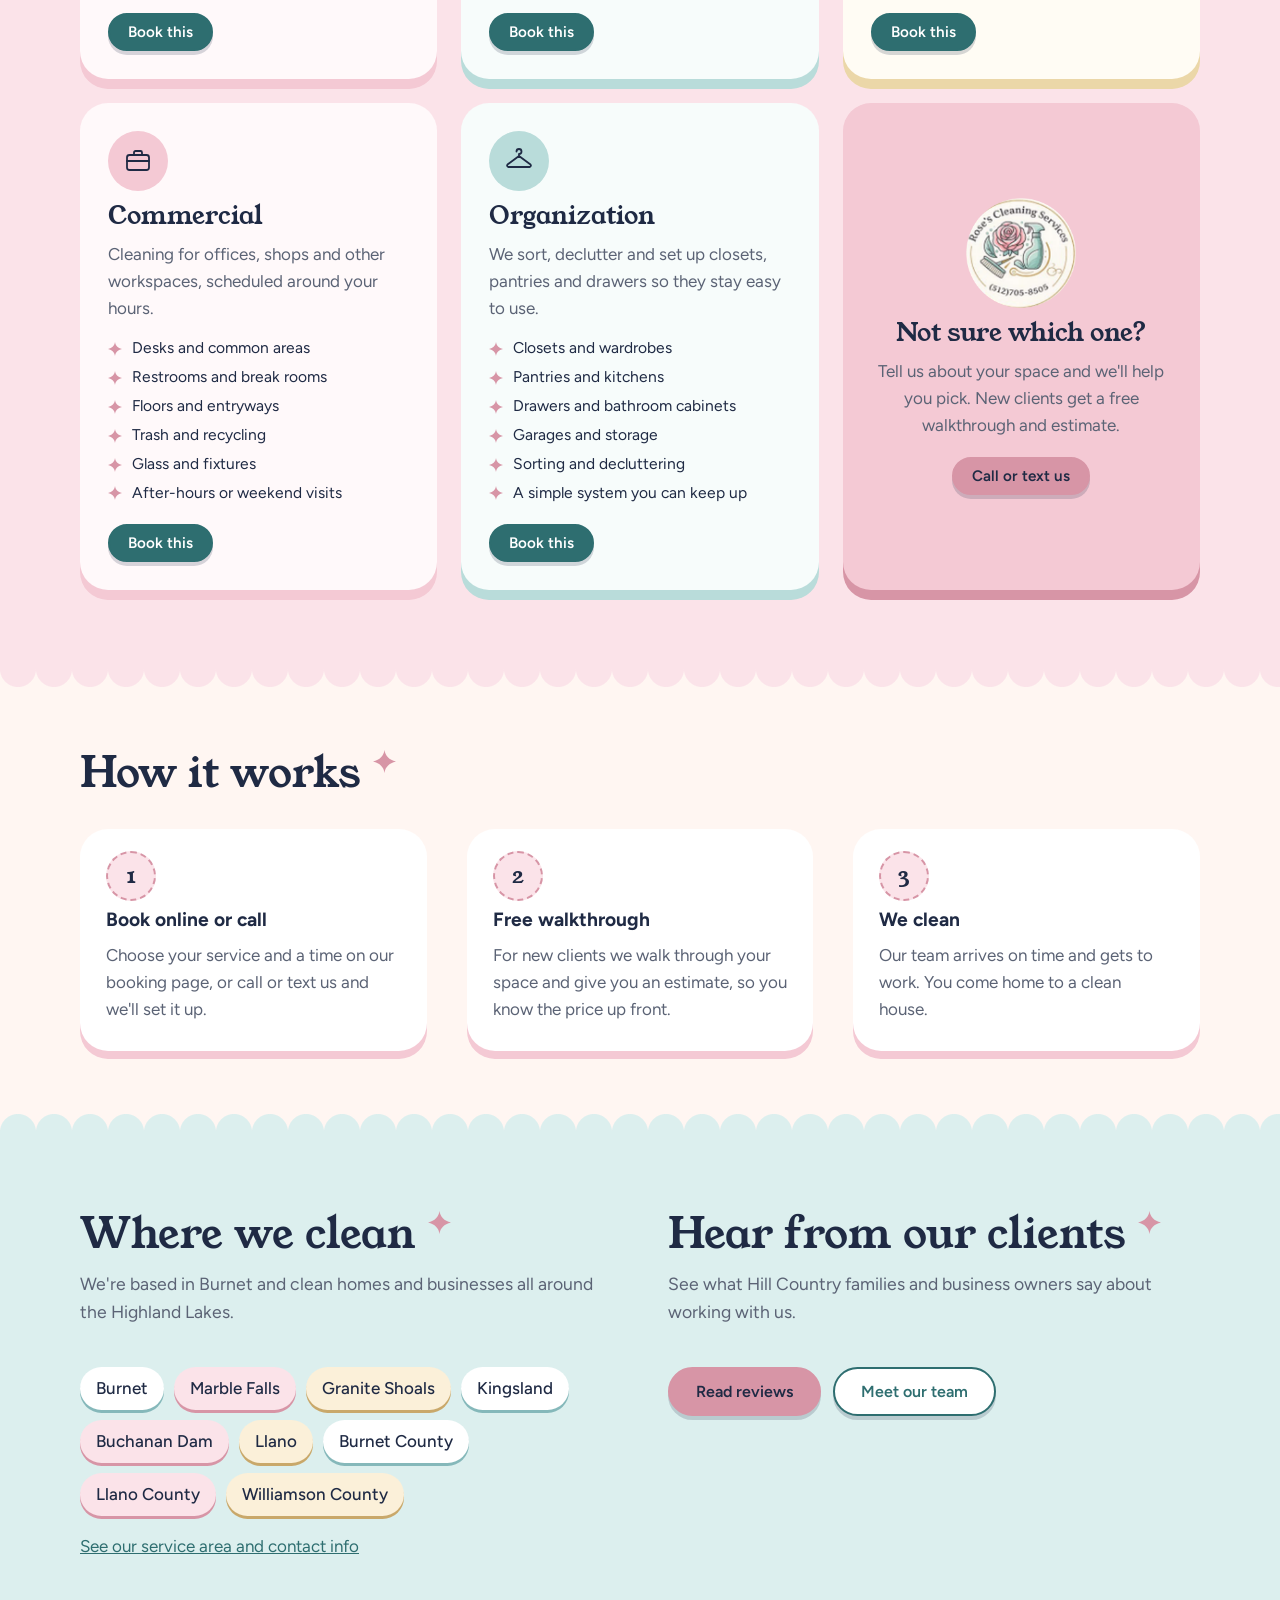
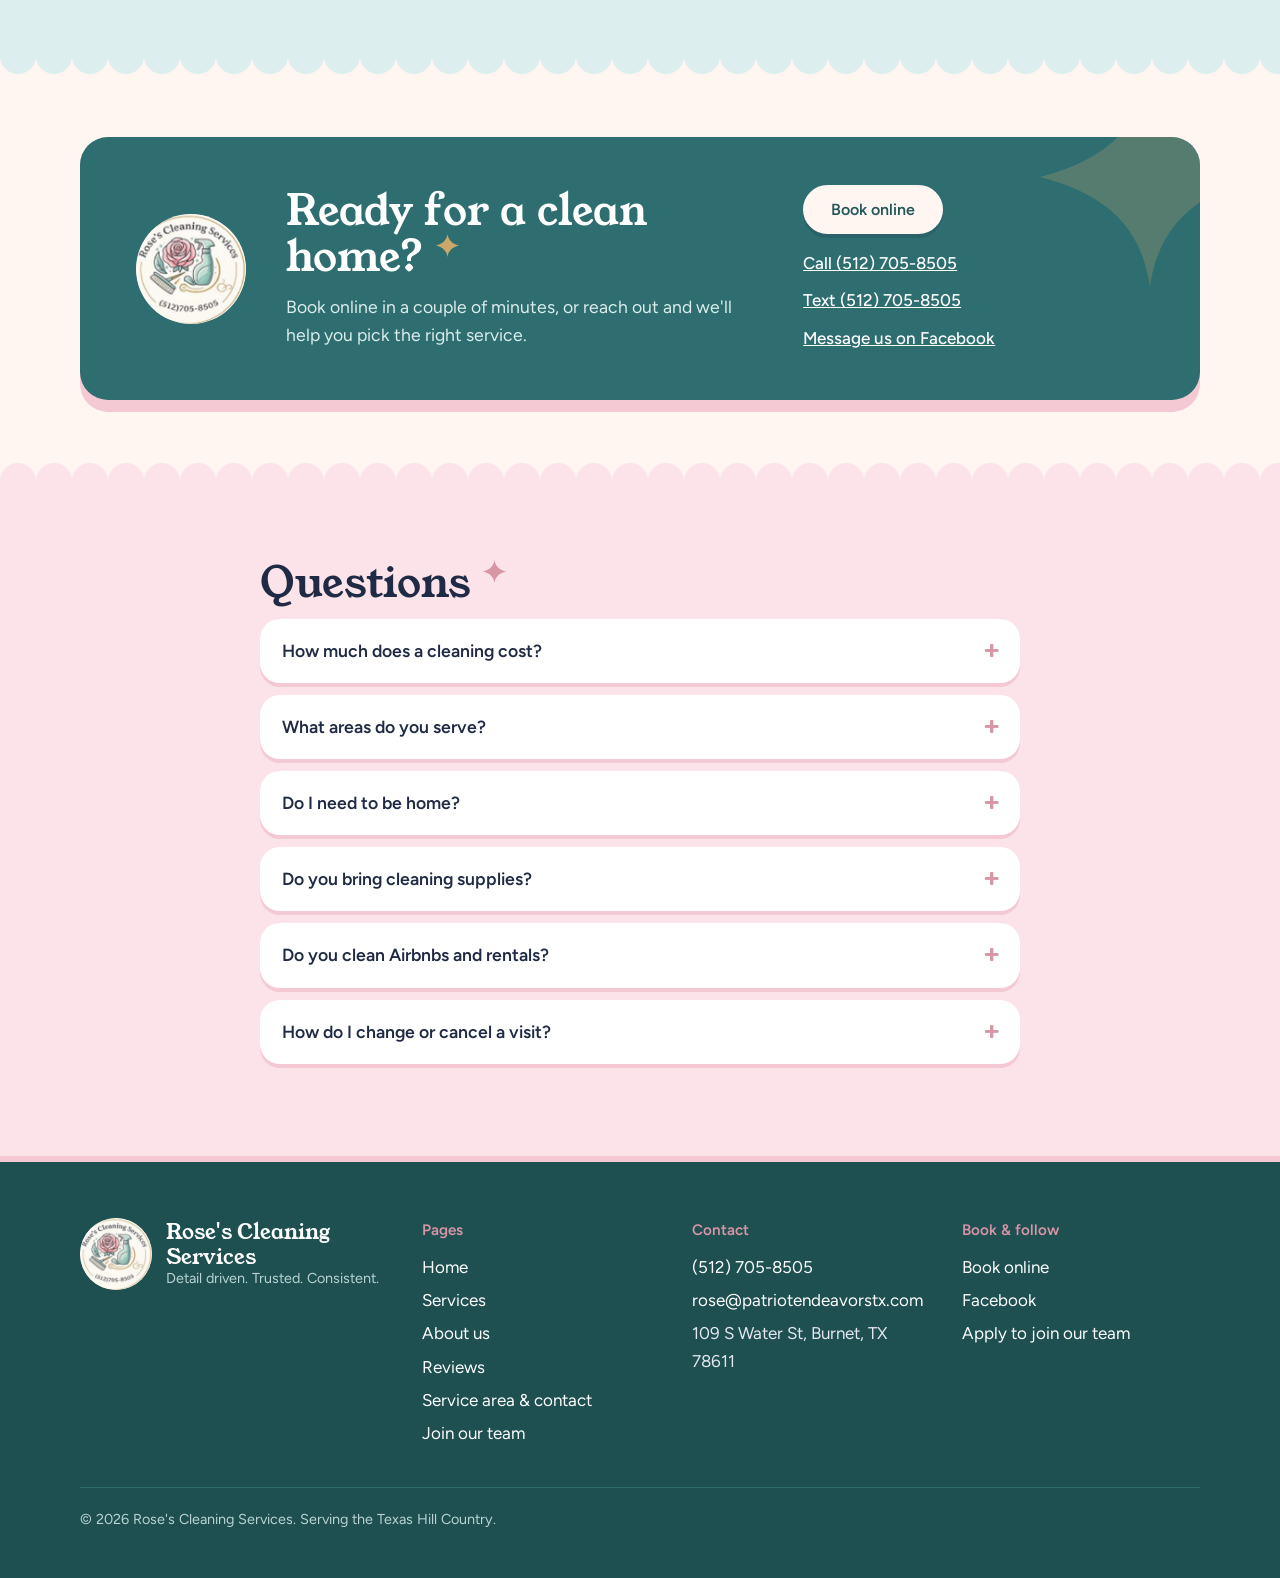
==== commit 30e78368: "Bigger full-width team photo on home, stop images stretching Co-Authored-By: Claude Opus 5.5 <norepl" ====
--- a/index.html
+++ b/index.html
@@ -8,7 +8,7 @@
   <link rel="preconnect" href="https://fonts.googleapis.com">
   <link rel="preconnect" href="https://fonts.gstatic.com" crossorigin>
   <link href="https://fonts.googleapis.com/css2?family=Young+Serif&family=Figtree:wght@400;500;600;700&display=swap" rel="stylesheet">
-  <link rel="stylesheet" href="styles.css?v=6">
+  <link rel="stylesheet" href="styles.css?v=7">
   <link rel="icon" href="images/logo.png">
 </head>
 <body>
@@ -22,8 +22,8 @@
         <path d="M0 0 H180 C80 170 250 300 150 470 C80 590 150 690 210 760 H0 Z" fill="var(--pink)" opacity=".35"/>
       </svg>
       <div class="wrap hero-grid">
-        <div>
-          <h1>Come home to a house that smells like <strong class="rose-name">Roses</strong>.</h1>
+        <h1>Come home to a house that smells like <strong class="rose-name">Roses</strong>.</h1>
+        <div class="hero-side">
           <p class="lede">Detail driven, trusted and consistent. Our team has been cleaning homes and businesses across the Texas Hill Country for over 7 years.</p>
           <div class="btn-row">
             <a class="btn" data-config="bookingLink">Book online</a>
@@ -136,6 +136,6 @@
   </main>
 
   <div id="site-footer"></div>
-  <script src="script.js?v=6"></script>
+  <script src="script.js?v=7"></script>
 </body>
 </html>
--- a/styles.css
+++ b/styles.css
@@ -375,3 +375,22 @@
 .service-help { background: var(--pink-mid); box-shadow: 0 10px 0 var(--pink); align-items: center; text-align: center; justify-content: center; }
 .service-help img { width: 110px; height: 110px; }
 .service-help .btn { align-self: center; margin-top: 8px; }
+
+/* Never stretch photos: keep their natural shape */
+img { height: auto; }
+
+/* Home hero: headline + intro side by side, team photo full width below */
+.hero-grid { grid-template-columns: 1.1fr 1fr; align-items: end; gap: 24px 56px; }
+.hero h1 { max-width: 12ch; margin: 0; }
+.hero-side .lede { margin-bottom: 24px; }
+.hero-side .proof { margin-top: 22px; }
+.hero-photo { grid-column: 1 / -1; margin: 40px 0 0; }
+.hero-photo img { width: 100%; }
+.hero-photo figcaption { text-align: center; margin-top: 28px; font-size: 1rem; }
+.sparkle.s1 { width: 56px; height: 56px; top: -30px; right: 40px; }
+.sparkle.s2 { width: 30px; height: 30px; top: 10px; right: -12px; }
+.sparkle.s3 { width: 40px; height: 40px; bottom: 60px; left: -24px; }
+@media (max-width: 860px) {
+  .hero-grid { grid-template-columns: 1fr; }
+  .hero-photo { margin-top: 16px; }
+}
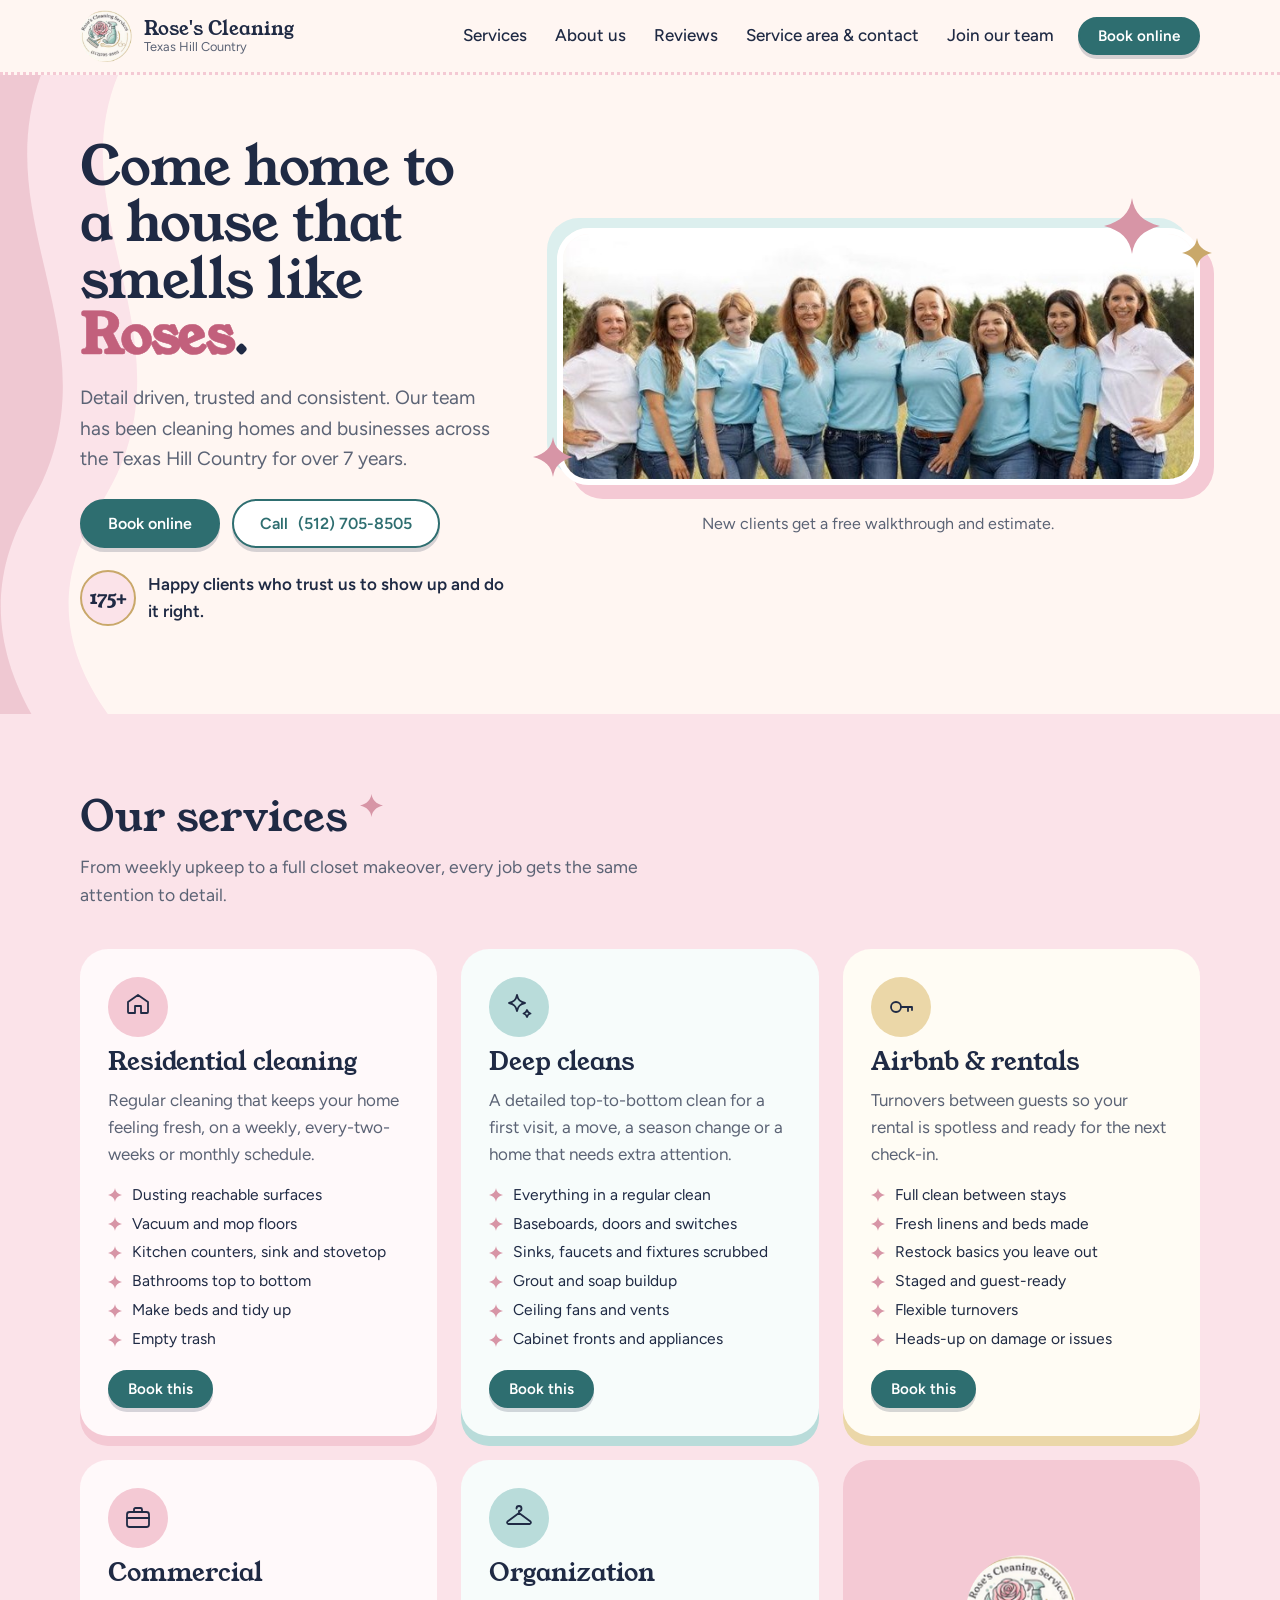
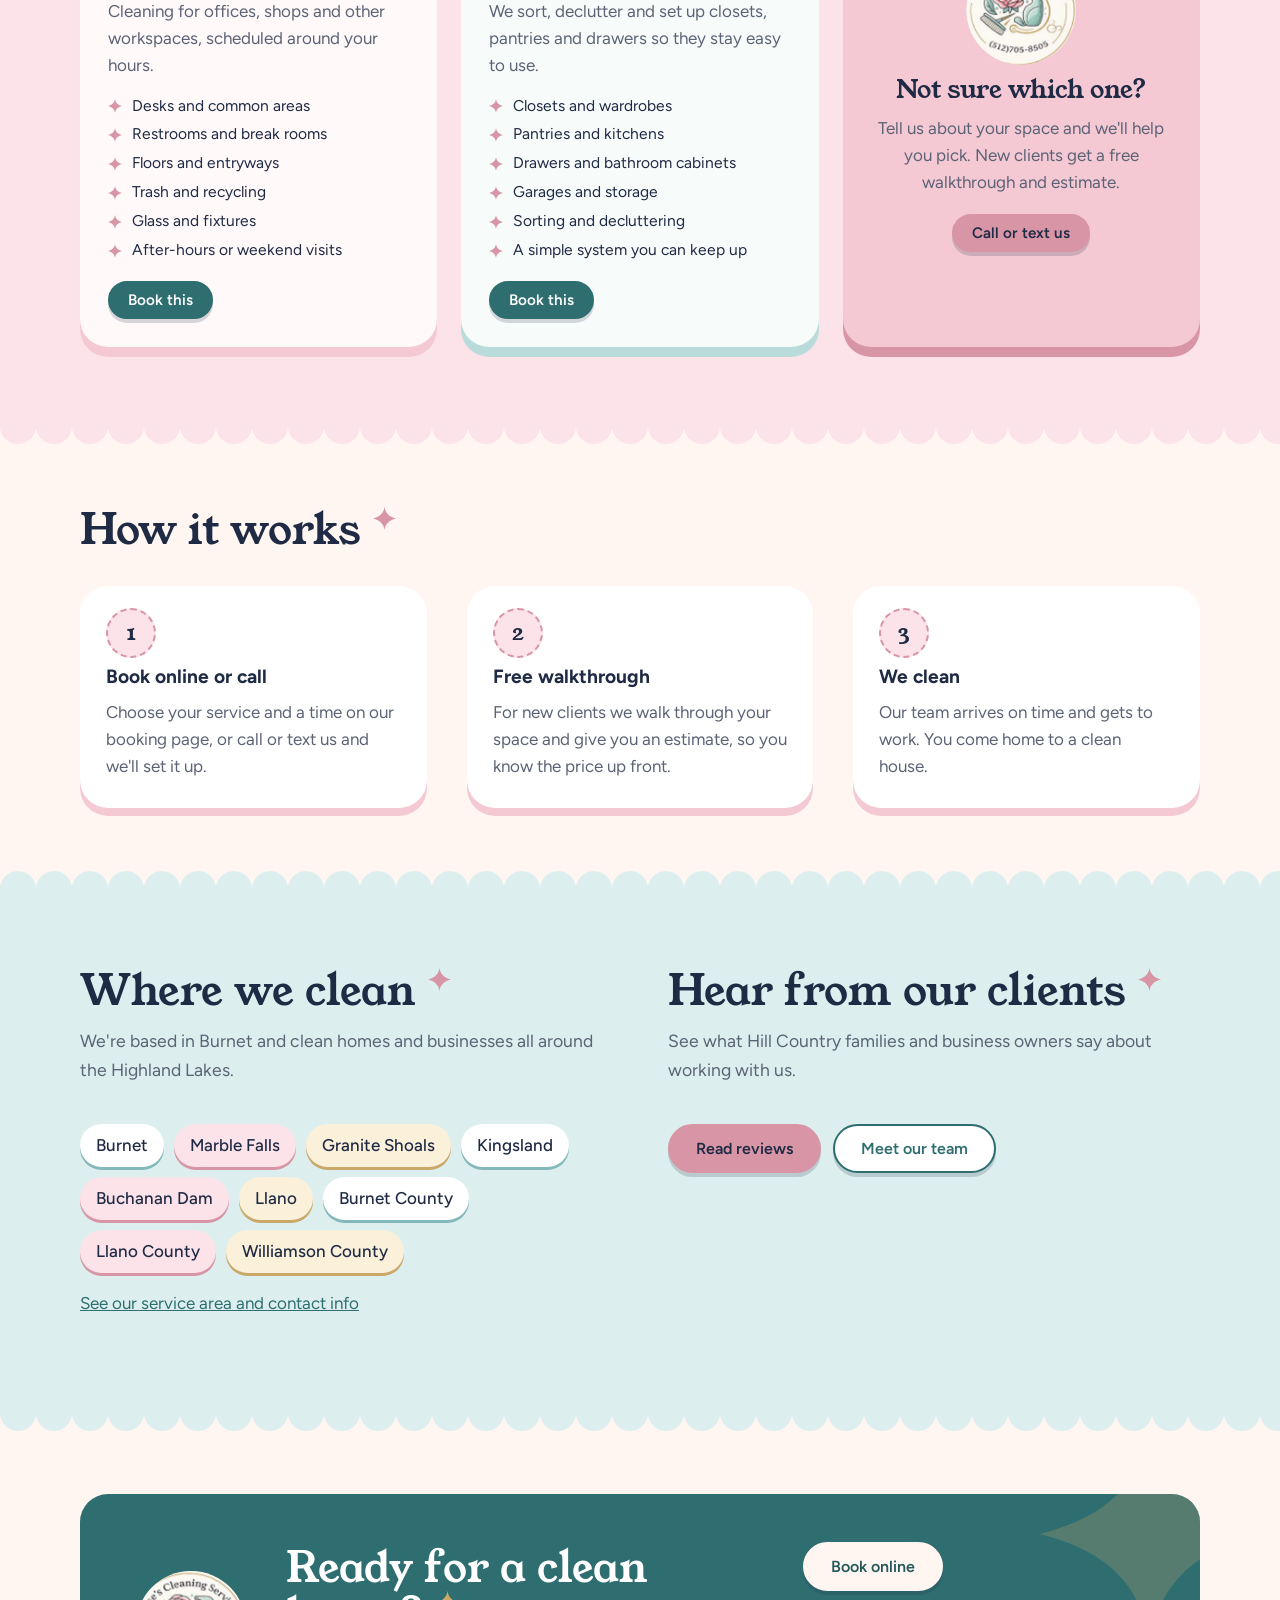
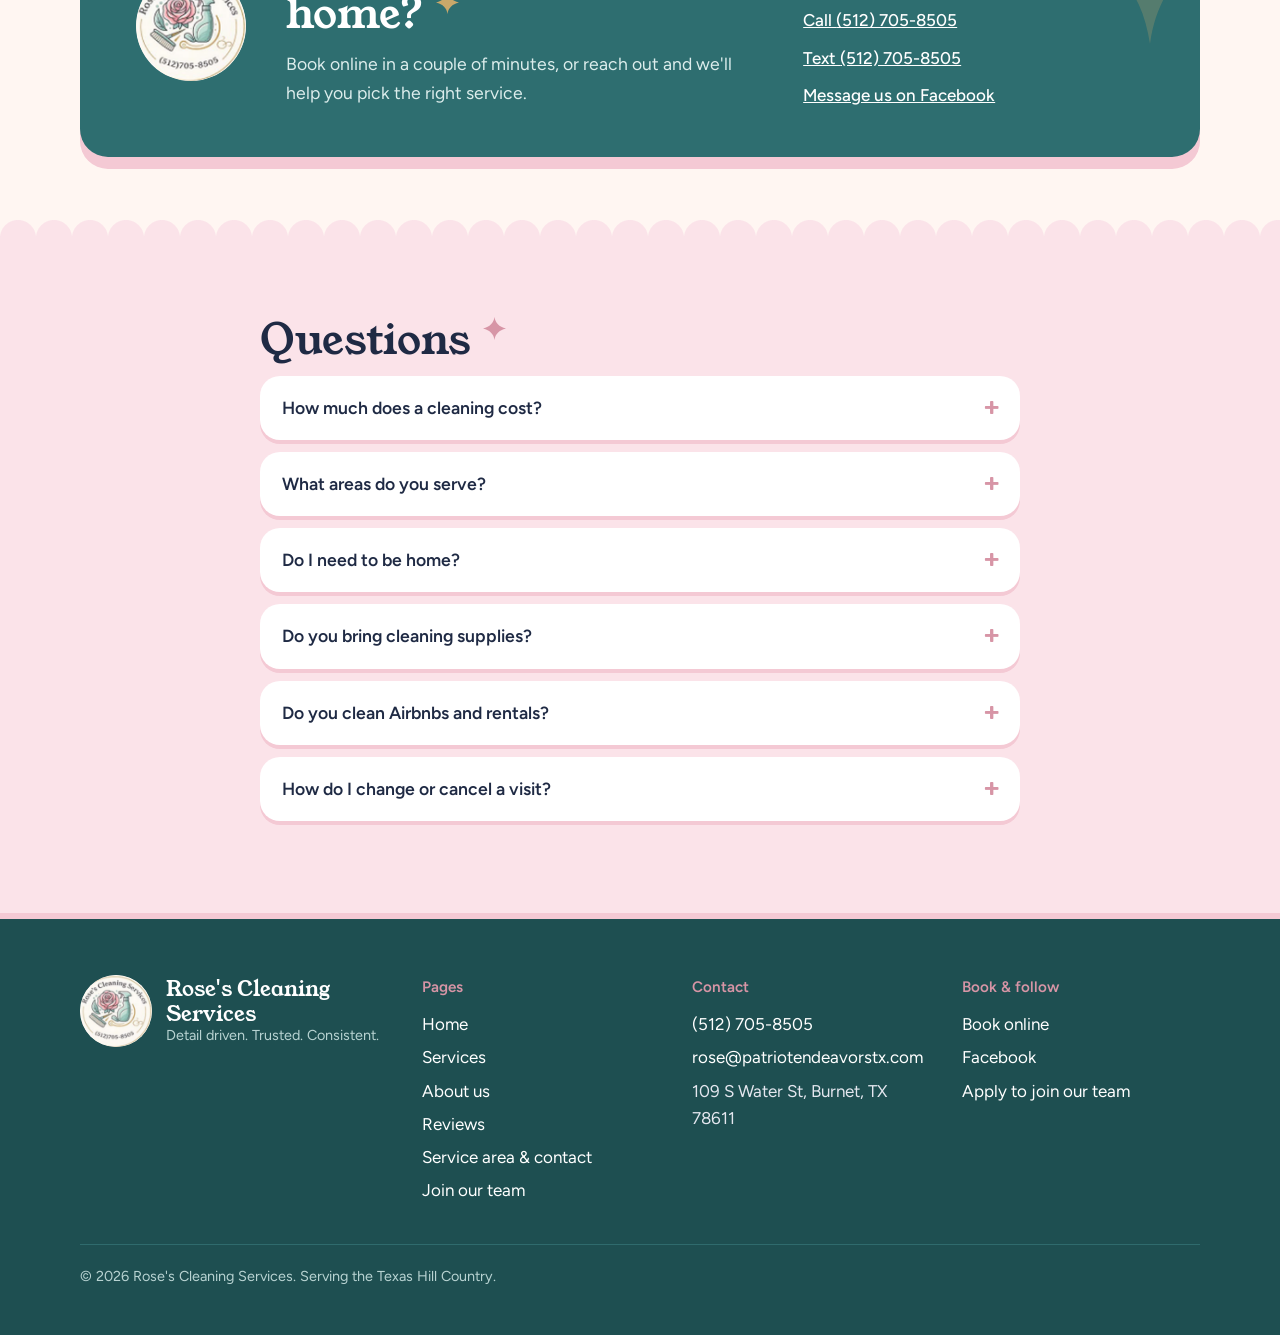
==== commit d400467c: "Home hero: larger team photo beside the headline and buttons Co-Authored-By: Claude Opus 5.5 <norepl" ====
--- a/index.html
+++ b/index.html
@@ -8,7 +8,7 @@
   <link rel="preconnect" href="https://fonts.googleapis.com">
   <link rel="preconnect" href="https://fonts.gstatic.com" crossorigin>
   <link href="https://fonts.googleapis.com/css2?family=Young+Serif&family=Figtree:wght@400;500;600;700&display=swap" rel="stylesheet">
-  <link rel="stylesheet" href="styles.css?v=7">
+  <link rel="stylesheet" href="styles.css?v=8">
   <link rel="icon" href="images/logo.png">
 </head>
 <body>
@@ -22,8 +22,8 @@
         <path d="M0 0 H180 C80 170 250 300 150 470 C80 590 150 690 210 760 H0 Z" fill="var(--pink)" opacity=".35"/>
       </svg>
       <div class="wrap hero-grid">
-        <h1>Come home to a house that smells like <strong class="rose-name">Roses</strong>.</h1>
         <div class="hero-side">
+          <h1>Come home to a house that smells like <strong class="rose-name">Roses</strong>.</h1>
           <p class="lede">Detail driven, trusted and consistent. Our team has been cleaning homes and businesses across the Texas Hill Country for over 7 years.</p>
           <div class="btn-row">
             <a class="btn" data-config="bookingLink">Book online</a>
@@ -136,6 +136,6 @@
   </main>
 
   <div id="site-footer"></div>
-  <script src="script.js?v=7"></script>
+  <script src="script.js?v=8"></script>
 </body>
 </html>
--- a/styles.css
+++ b/styles.css
@@ -394,3 +394,14 @@
   .hero-grid { grid-template-columns: 1fr; }
   .hero-photo { margin-top: 16px; }
 }
+
+/* Home hero v3: words + buttons on the left, big photo on the right */
+.hero-grid { grid-template-columns: 1fr 1.5fr; align-items: center; gap: 48px; }
+.hero h1 { font-size: clamp(2.2rem, 4.2vw, 3.4rem); max-width: 12ch; margin: 0 0 18px; }
+.hero-photo { grid-column: auto; margin: 0; }
+.hero-photo img { aspect-ratio: 2.5 / 1; object-fit: cover; object-position: 50% 40%; }
+.hero-photo figcaption { margin-top: 26px; }
+@media (max-width: 1000px) {
+  .hero-grid { grid-template-columns: 1fr; }
+  .hero-photo img { aspect-ratio: auto; }
+}
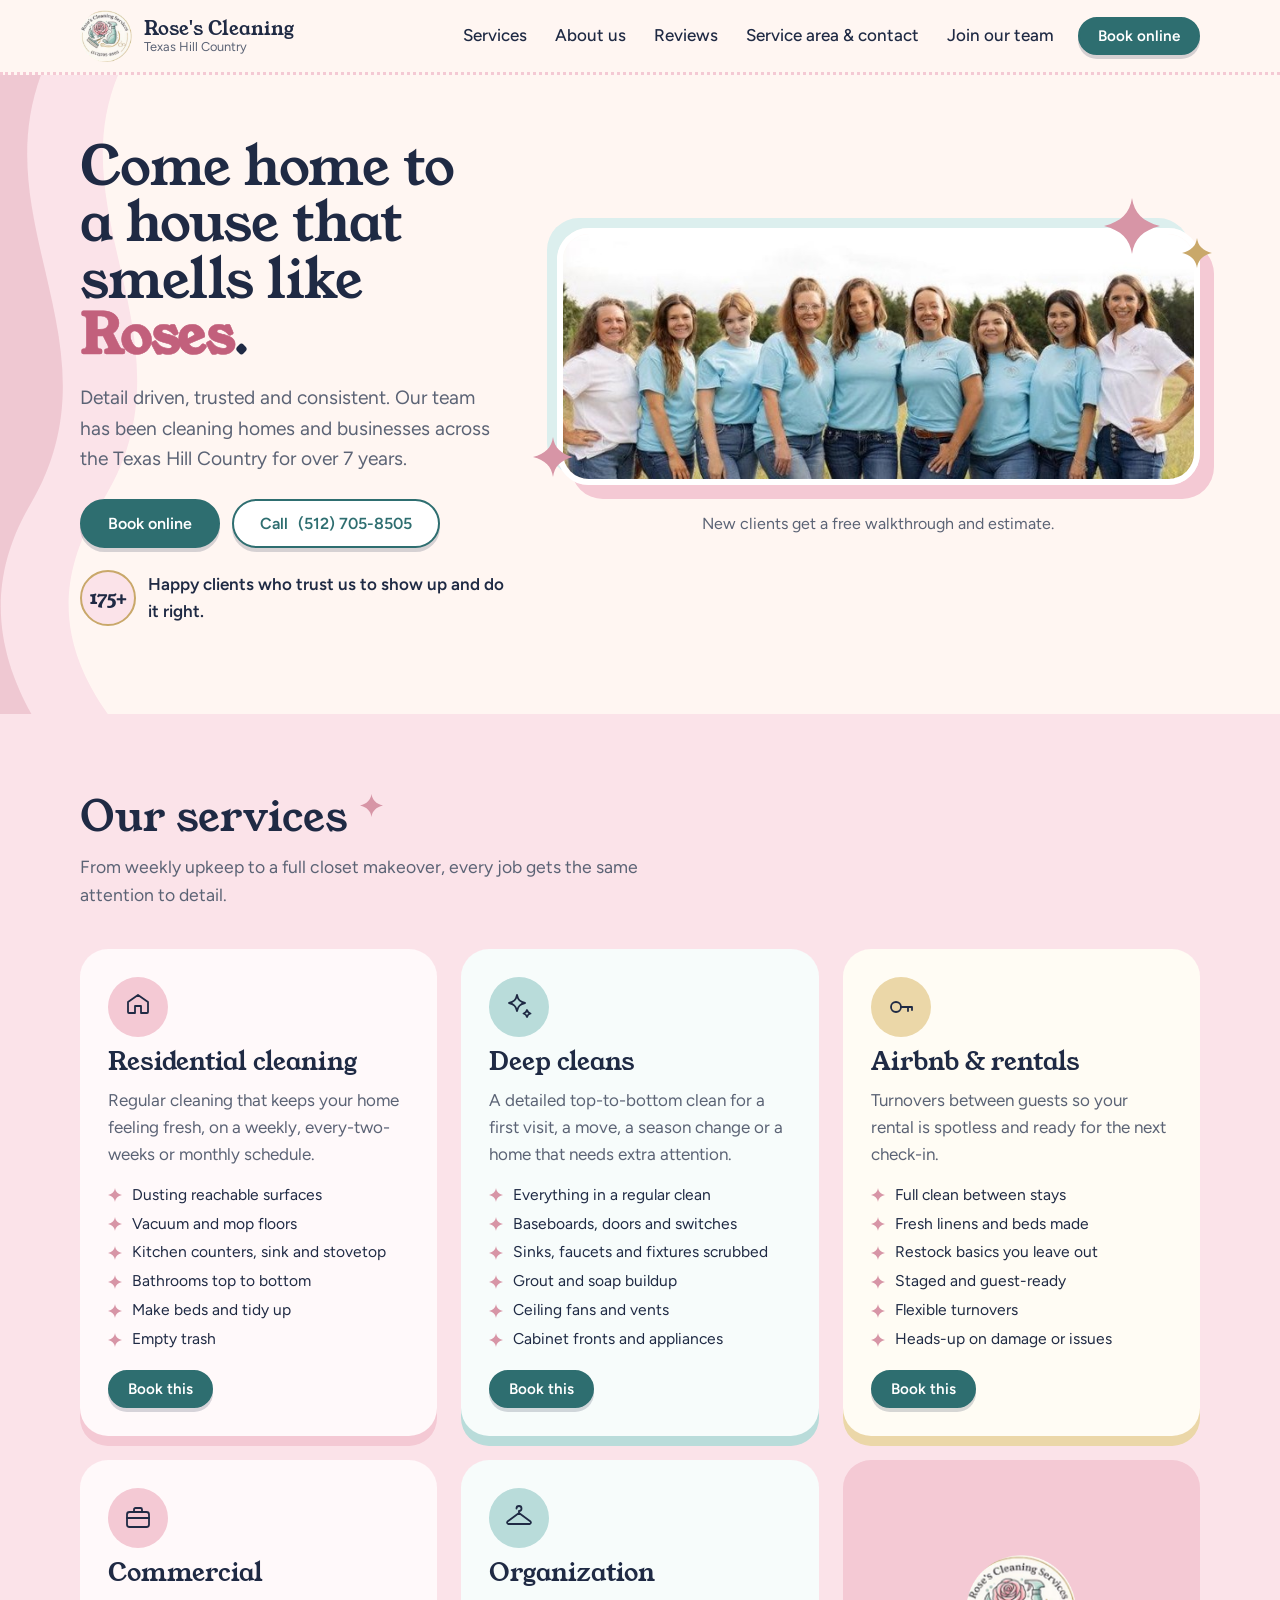
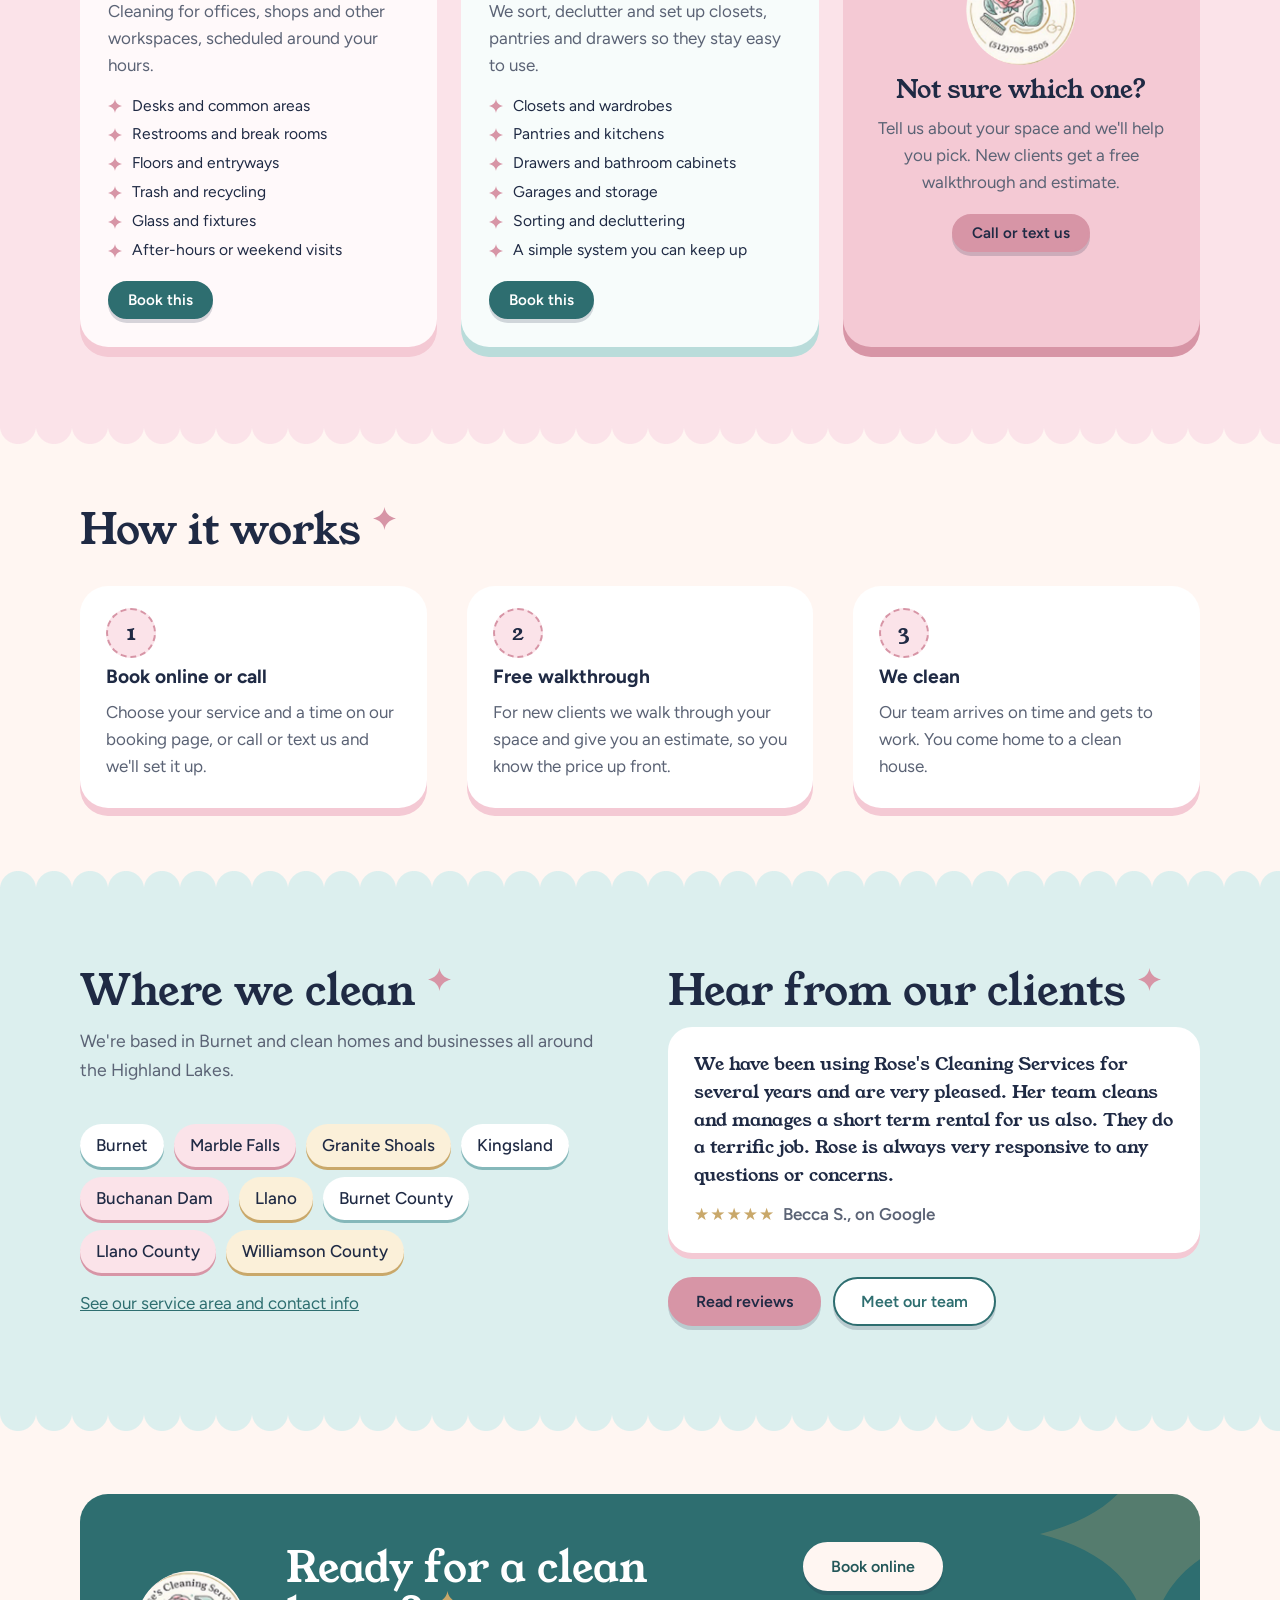
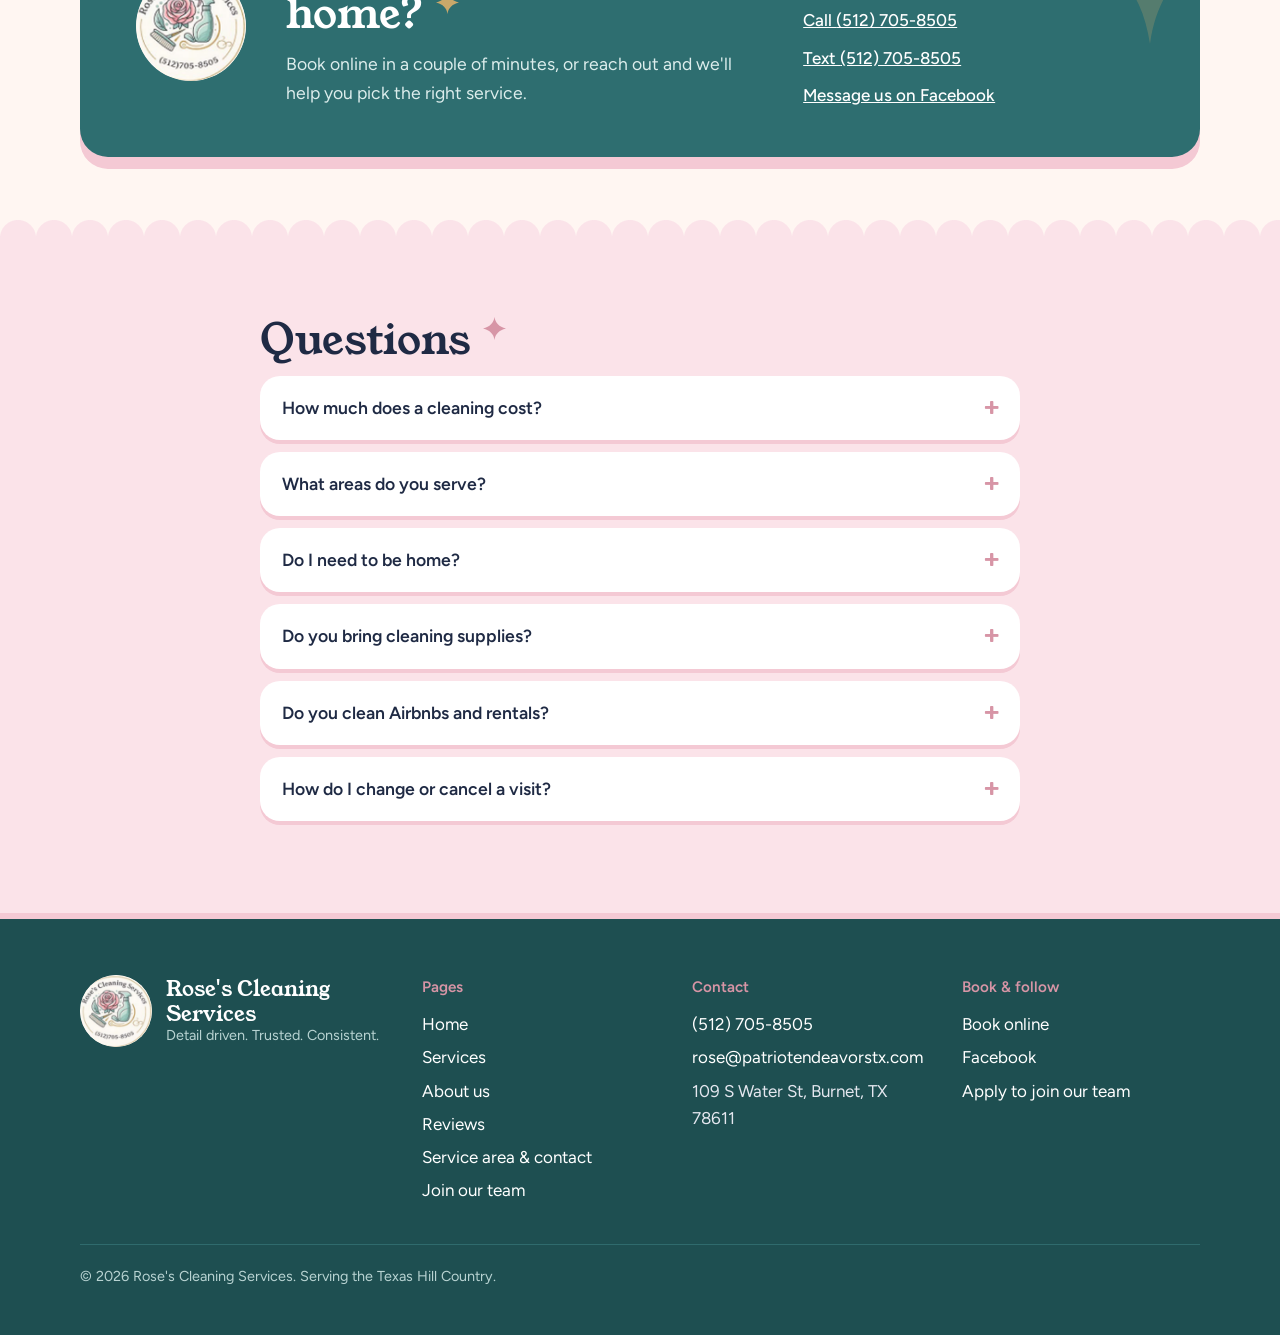
==== commit 1970b74c: "Real reviews: floating review bubbles with popup, home page quote Co-Authored-By: Claude Opus 5.5 <n" ====
--- a/index.html
+++ b/index.html
@@ -8,7 +8,7 @@
   <link rel="preconnect" href="https://fonts.googleapis.com">
   <link rel="preconnect" href="https://fonts.gstatic.com" crossorigin>
   <link href="https://fonts.googleapis.com/css2?family=Young+Serif&family=Figtree:wght@400;500;600;700&display=swap" rel="stylesheet">
-  <link rel="stylesheet" href="styles.css?v=8">
+  <link rel="stylesheet" href="styles.css?v=10">
   <link rel="icon" href="images/logo.png">
 </head>
 <body>
@@ -79,7 +79,7 @@
         </div>
         <div>
           <h2 class="section-title">Hear from our clients</h2>
-          <p class="section-intro">See what Hill Country families and business owners say about working with us.</p>
+          <figure class="featured-review" id="featuredReview" hidden></figure>
           <div class="btn-row">
             <a class="btn btn-pink" href="reviews.html">Read reviews</a>
             <a class="btn btn-outline" href="about.html">Meet our team</a>
@@ -136,6 +136,6 @@
   </main>
 
   <div id="site-footer"></div>
-  <script src="script.js?v=8"></script>
+  <script src="script.js?v=10"></script>
 </body>
 </html>
--- a/styles.css
+++ b/styles.css
@@ -405,3 +405,84 @@
   .hero-grid { grid-template-columns: 1fr; }
   .hero-photo img { aspect-ratio: auto; }
 }
+
+/* ==================================================================
+   Reviews "aquarium": floating bubbles + popup
+================================================================== */
+.field-hint { text-align: center; color: var(--muted); margin: 0 0 16px; font-weight: 500; }
+.review-field {
+  position: relative; overflow: hidden;
+  height: clamp(460px, 62vh, 620px);
+  border-radius: 40px;
+  background:
+    radial-gradient(circle at 15% 20%, rgba(255,255,255,.7) 0 90px, transparent 91px),
+    radial-gradient(circle at 85% 75%, rgba(255,255,255,.55) 0 130px, transparent 131px),
+    linear-gradient(160deg, #FDEFF3 0%, #EAF5F4 100%);
+  border: 6px solid #fff;
+  box-shadow: 0 12px 0 var(--pink-mid);
+}
+.bubble {
+  position: absolute; top: 0; left: 0;
+  width: 200px; aspect-ratio: 1; border-radius: 50%;
+  display: flex; flex-direction: column; align-items: center; justify-content: center; gap: 4px;
+  padding: 22px; text-align: center; cursor: pointer;
+  font: inherit; color: var(--ink);
+  border: 4px solid #fff;
+  box-shadow: 0 8px 0 var(--edge), 0 18px 30px -12px rgba(31,42,68,.25);
+  transition: box-shadow .15s, scale .15s;
+  will-change: transform;
+}
+.bubble:hover, .bubble:focus-visible { scale: 1.08; z-index: 3; box-shadow: 0 10px 0 var(--edge), 0 24px 40px -12px rgba(31,42,68,.3); }
+.bubble-pink   { background: #FCE7EC; --edge: var(--pink); }
+.bubble-teal   { background: #DFF1F0; --edge: var(--teal); }
+.bubble-butter { background: #FDF3DC; --edge: var(--gold); }
+.bubble-avatar {
+  width: 40px; height: 40px; border-radius: 50%; display: grid; place-items: center;
+  background: #fff; border: 2px solid var(--edge); font-family: var(--display); font-size: 1.2rem;
+}
+.bubble .stars { color: var(--gold); font-size: .9rem; letter-spacing: 1px; }
+.bubble-snip { font-size: .82rem; line-height: 1.3; color: var(--muted); }
+.bubble-name { font-weight: 700; font-size: .95rem; }
+.bubble-tap { font-size: .75rem; font-weight: 600; color: var(--teal-deep); text-decoration: underline; text-underline-offset: 3px; }
+
+.drift { position: absolute; top: 0; left: 0; width: var(--s); height: var(--s); pointer-events: none; opacity: .75; }
+.drift-sparkle { background: var(--sparkle-gold) center / contain no-repeat; }
+.drift-petal { background: var(--pink); border-radius: 0 70% 0 70%; opacity: .5; }
+
+/* Reduced motion: neat static arrangement */
+.review-field.still { height: auto; display: flex; flex-wrap: wrap; justify-content: center; gap: 28px; padding: 40px 20px; }
+.review-field.still .bubble { position: static; }
+.review-field.still .drift { display: none; }
+
+@media (max-width: 600px) {
+  .review-field { height: 520px; border-radius: 28px; }
+  .bubble { width: 158px; padding: 16px; }
+  .bubble-snip { display: none; }
+}
+
+.review-dialog {
+  width: min(560px, calc(100% - 32px)); border: 0; border-radius: 32px;
+  padding: 40px 36px 32px; background: var(--cream); color: var(--ink);
+  box-shadow: 0 12px 0 var(--pink-mid), 0 30px 60px -20px rgba(31,42,68,.45);
+}
+.review-dialog::backdrop { background: rgba(31,42,68,.35); backdrop-filter: blur(3px); }
+.review-dialog[open] { animation: pop .22s ease-out; }
+@keyframes pop { from { opacity: 0; transform: scale(.92); } to { opacity: 1; transform: none; } }
+@media (prefers-reduced-motion: reduce) { .review-dialog[open] { animation: none; } }
+.review-dialog .stars { color: var(--gold); font-size: 1.3rem; letter-spacing: 2px; }
+.rd-text { font-family: var(--display); font-size: 1.3rem; line-height: 1.5; margin: 14px 0 20px; }
+.rd-name { font-weight: 700; margin: 0; }
+.rd-meta { color: var(--muted); margin: 2px 0 0; font-size: .95rem; }
+.rd-close {
+  position: absolute; top: 14px; right: 14px; width: 40px; height: 40px; border-radius: 50%;
+  border: 0; background: var(--pink-soft); color: var(--ink); font-size: 1.5rem; line-height: 1; cursor: pointer;
+}
+.rd-close:hover { background: var(--pink-mid); }
+
+/* Home featured quote */
+.featured-review { margin: 0 0 24px; background: #fff; border-radius: 24px; padding: 24px 26px; box-shadow: 0 6px 0 var(--pink-mid); }
+.featured-review blockquote { margin: 0 0 12px; font-family: var(--display); font-size: 1.15rem; line-height: 1.5; }
+.featured-review figcaption { font-weight: 600; color: var(--muted); }
+.featured-review .stars { color: var(--gold); letter-spacing: 1px; margin-right: 4px; }
+.bubble { z-index: 2; }
+.drift { z-index: 1; }
